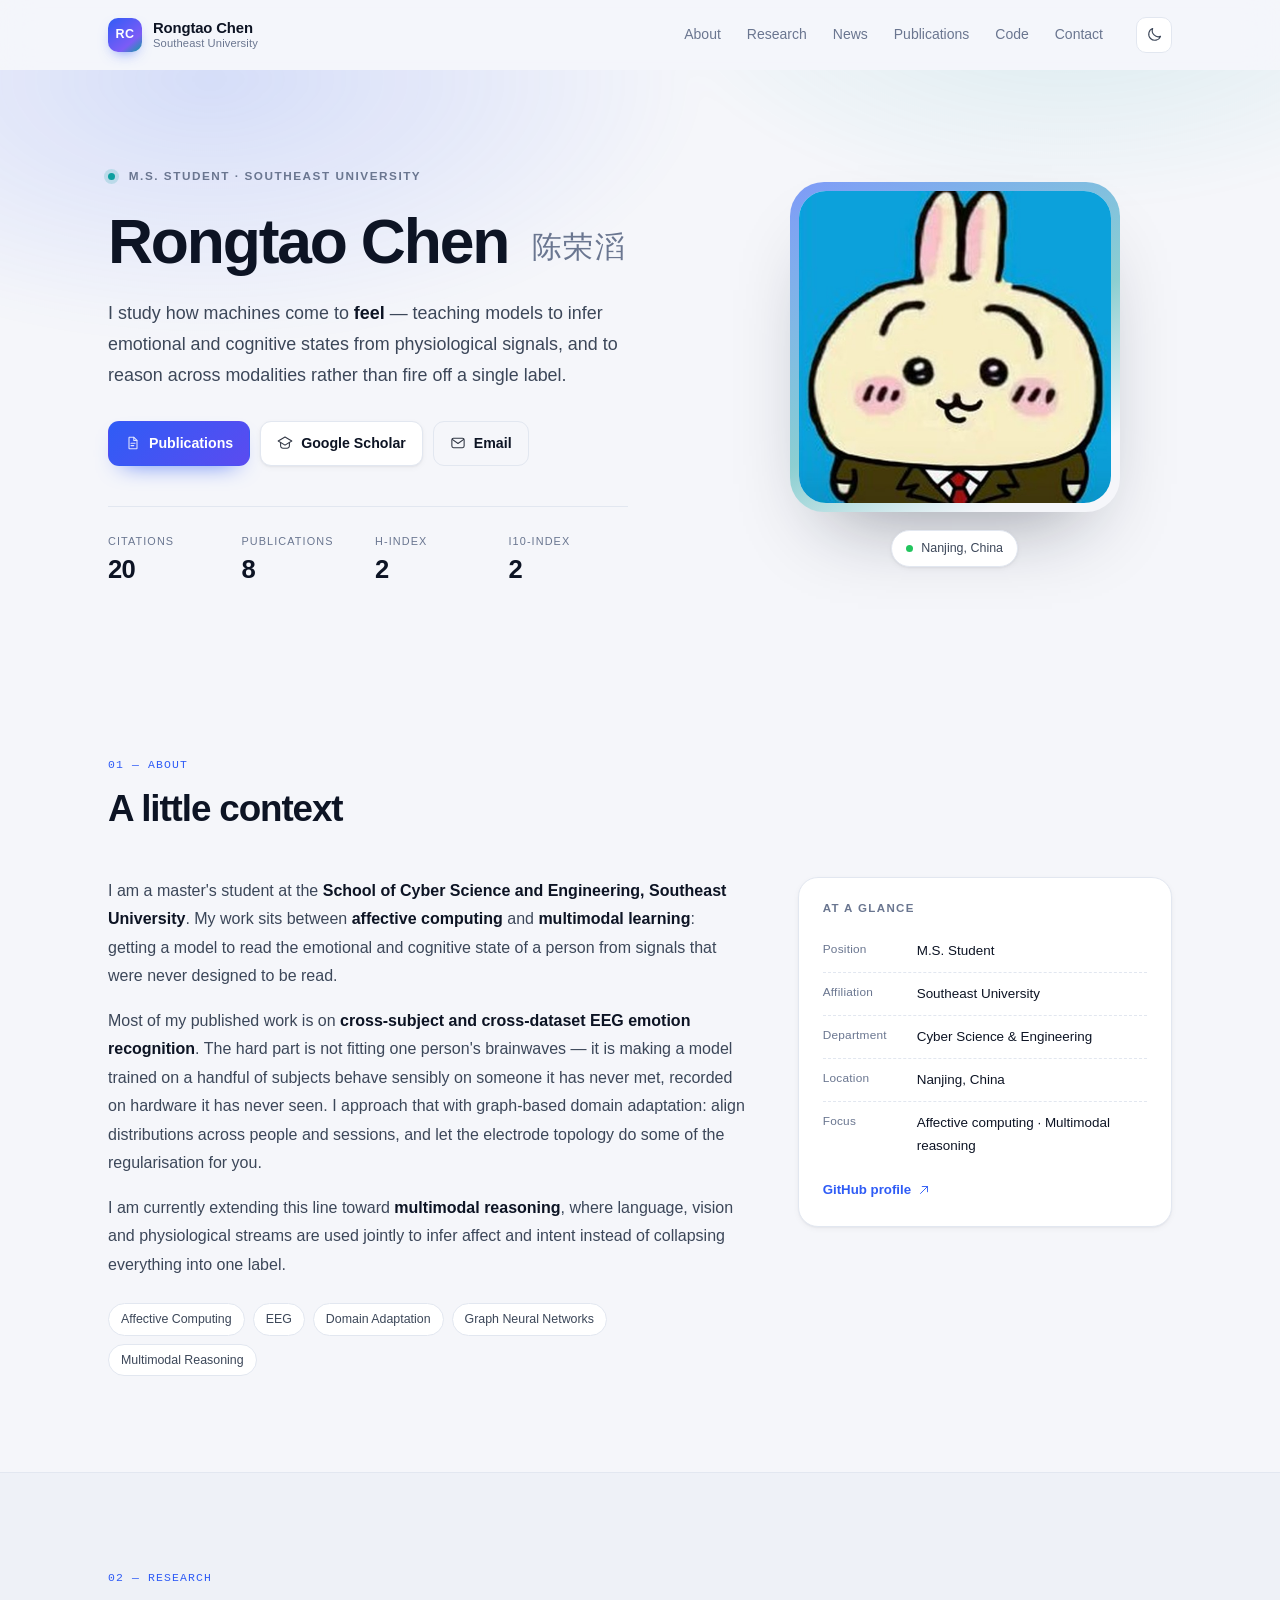
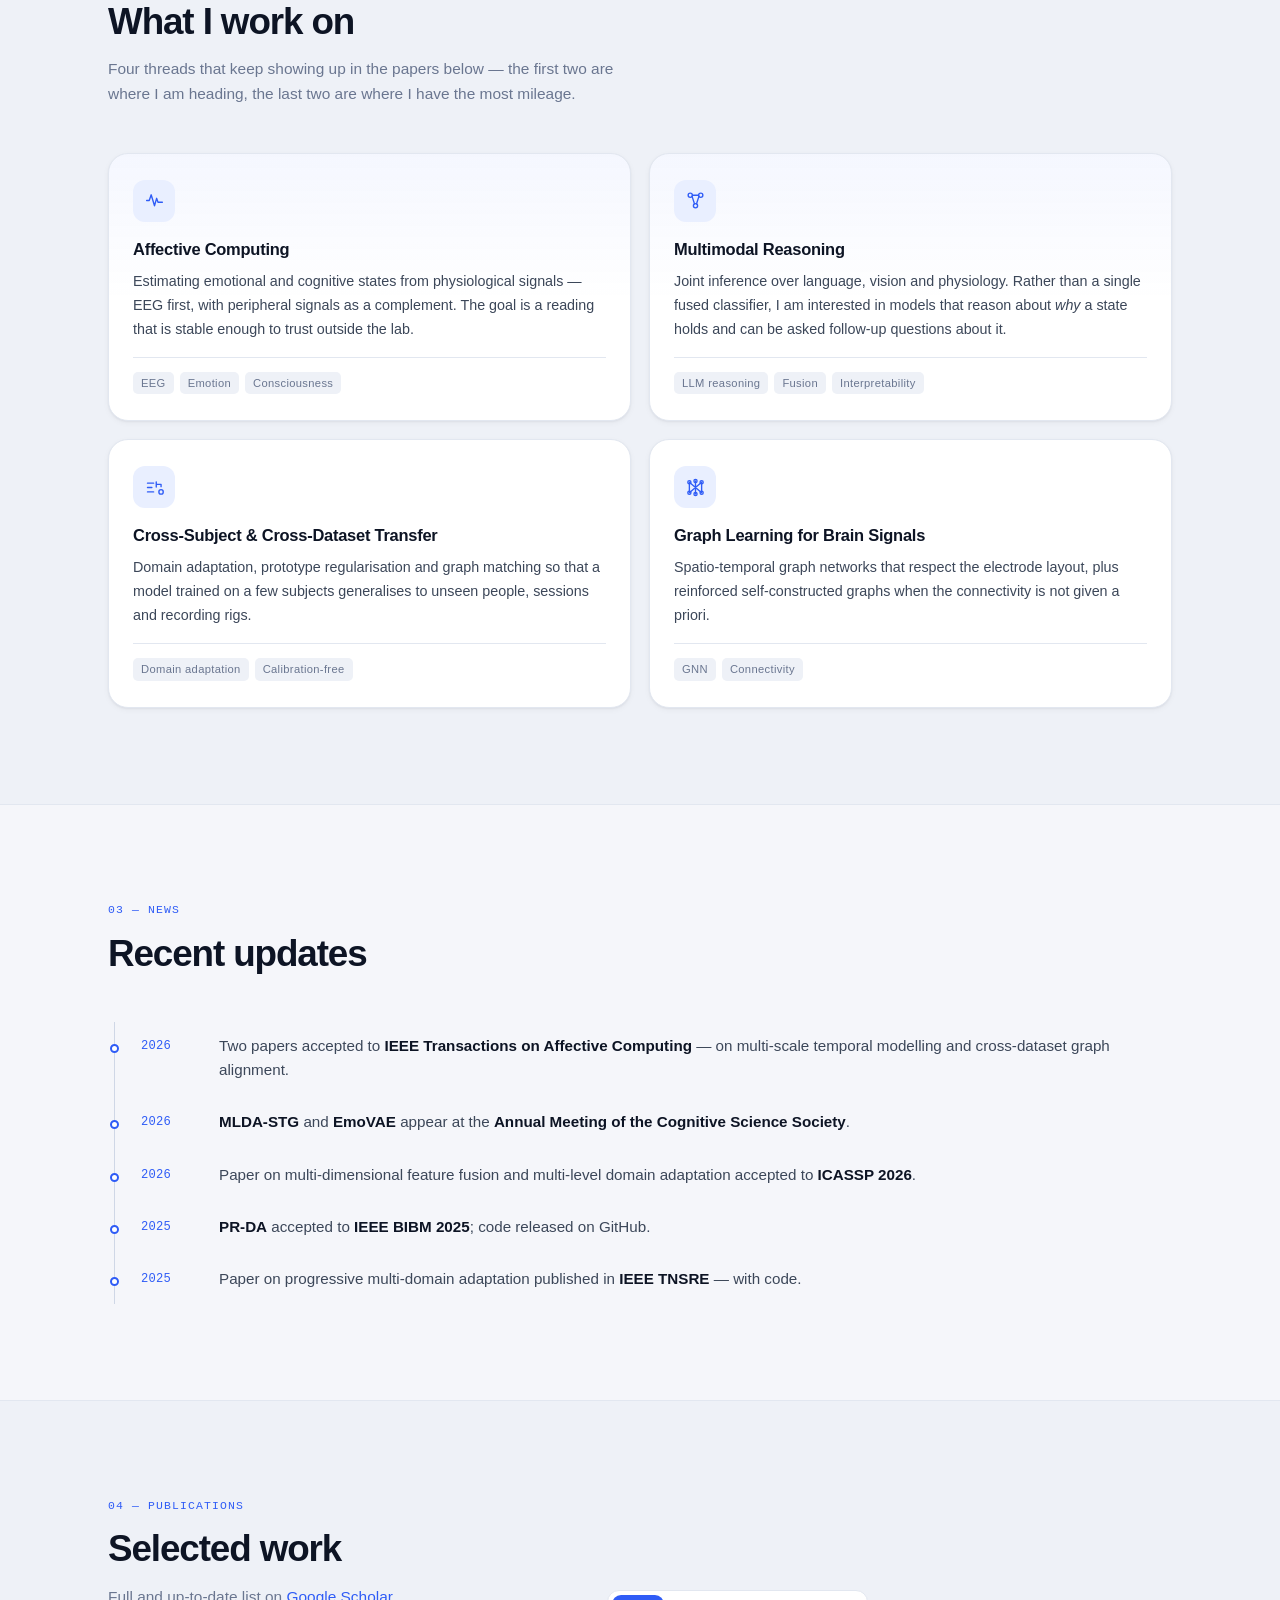
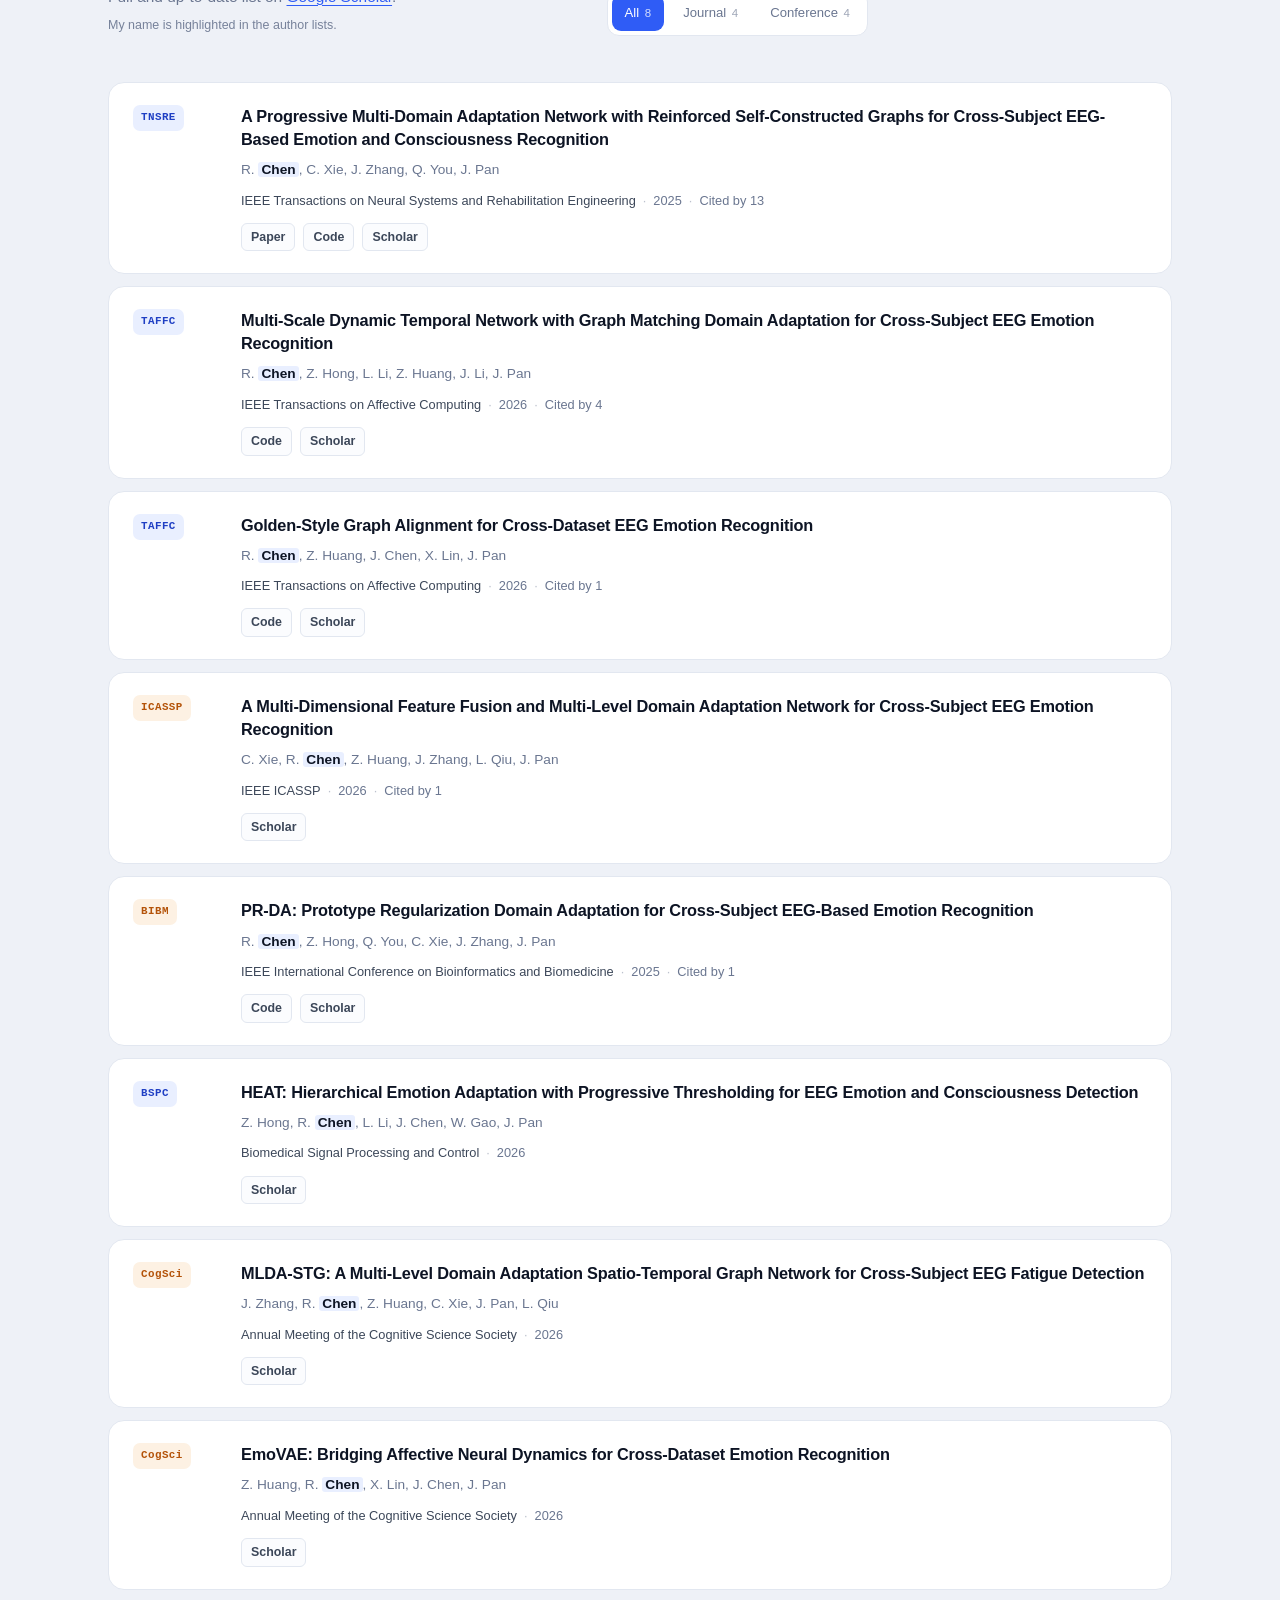
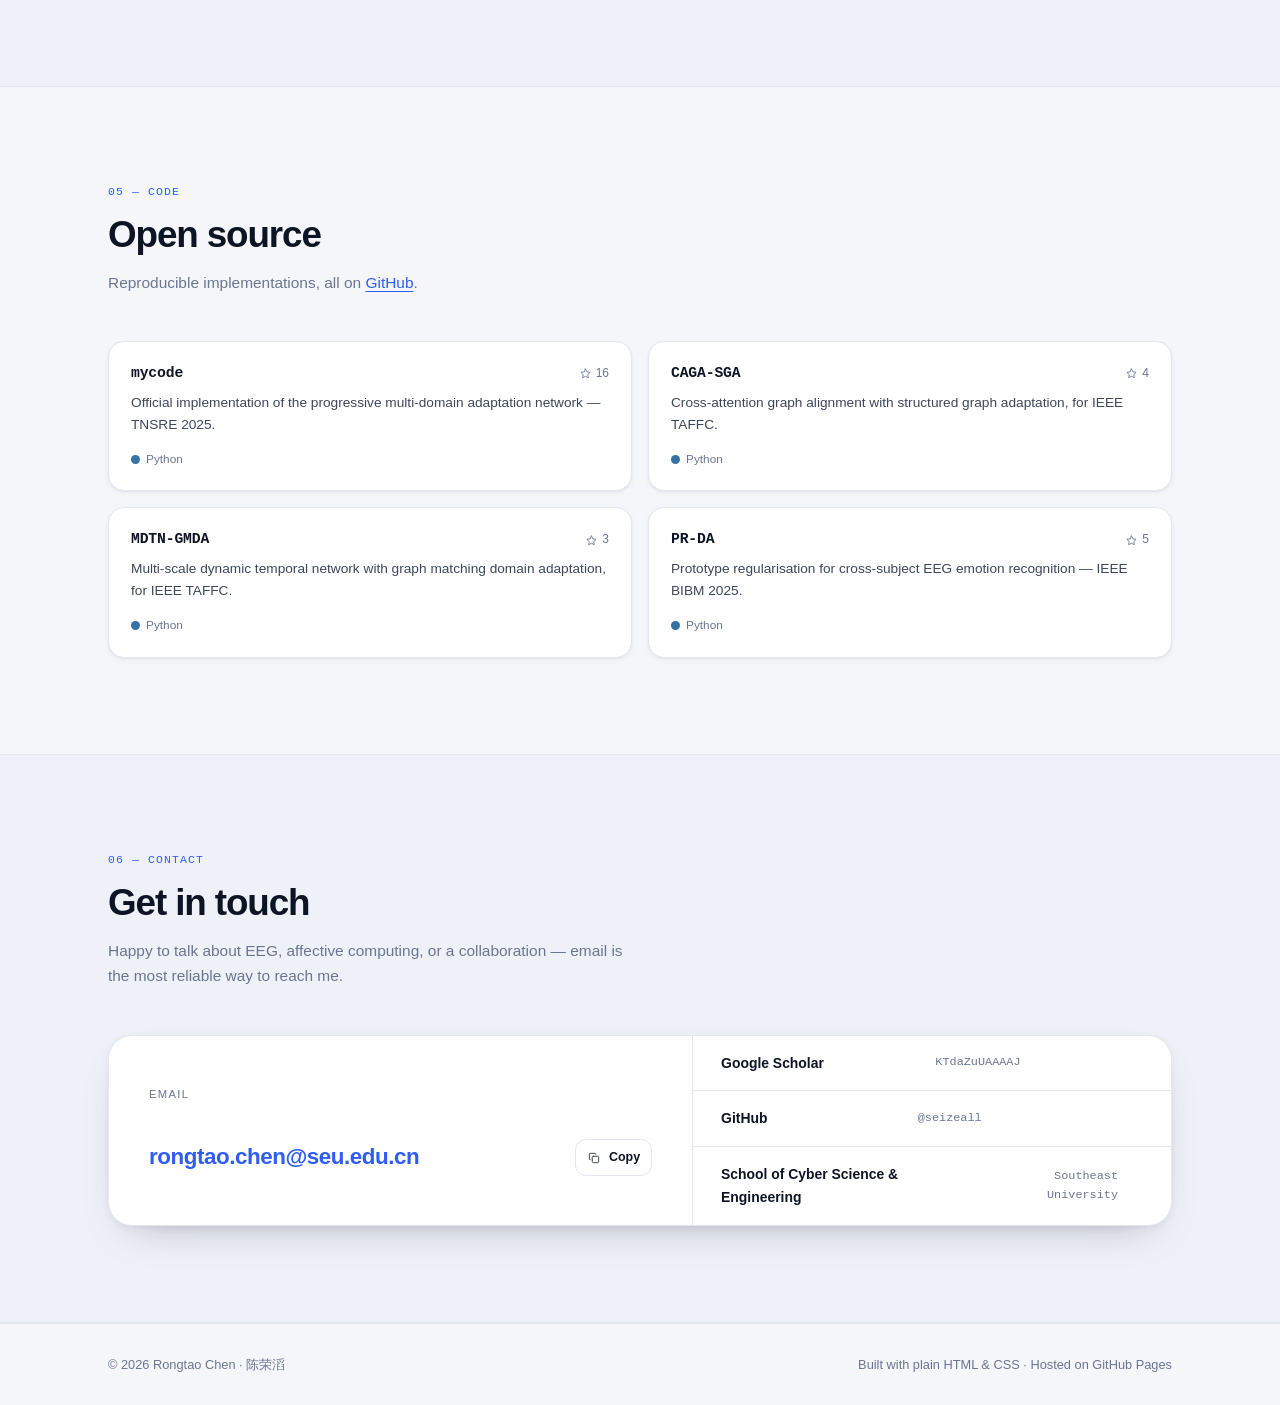
==== index.html @ 5c6254a4 "Personal academic homepage: Rongtao Chen Static HTML/CSS/JS site with hero, about, research areas, n" ====
<!doctype html>
<html lang="en" data-theme="light">
<head>
  <meta charset="utf-8">
  <meta name="viewport" content="width=device-width, initial-scale=1">
  <title>Rongtao Chen · Affective Computing & Multimodal Reasoning</title>

  <meta name="description" content="Rongtao Chen — M.S. student at the School of Cyber Science and Engineering, Southeast University. Research on affective computing, EEG-based emotion recognition, cross-subject transfer and multimodal reasoning.">
  <meta name="author" content="Rongtao Chen">
  <meta name="theme-color" content="#f4f6fa" media="(prefers-color-scheme: light)">
  <meta name="theme-color" content="#0a0d14" media="(prefers-color-scheme: dark)">

  <!-- Social preview. Change the domain after you deploy. -->
  <meta property="og:type" content="profile">
  <meta property="og:title" content="Rongtao Chen · Affective Computing & Multimodal Reasoning">
  <meta property="og:description" content="M.S. student at Southeast University working on affective computing, EEG-based emotion recognition and multimodal reasoning.">
  <meta property="og:url" content="https://seizeall.github.io/">
  <meta property="og:image" content="https://seizeall.github.io/assets/img/portrait.jpg">
  <meta name="twitter:card" content="summary_large_image">

  <link rel="icon" href="assets/img/favicon.svg" type="image/svg+xml">
  <link rel="apple-touch-icon" href="assets/img/portrait.jpg">
  <link rel="preload" as="image" href="assets/img/portrait.jpg">
  <link rel="stylesheet" href="assets/css/style.css">

  <!-- Set the theme before first paint to avoid a flash. -->
  <script>
    (function () {
      try {
        document.documentElement.classList.add('js');
        var saved = localStorage.getItem('theme');
        var dark = window.matchMedia('(prefers-color-scheme: dark)').matches;
        document.documentElement.dataset.theme = saved || (dark ? 'dark' : 'light');
      } catch (e) { /* private mode: keep the light default */ }
    })();
  </script>

  <script type="application/ld+json">
  {
    "@context": "https://schema.org",
    "@type": "Person",
    "name": "Rongtao Chen",
    "alternateName": "陈荣滔",
    "url": "https://seizeall.github.io/",
    "image": "https://seizeall.github.io/assets/img/portrait.jpg",
    "jobTitle": "M.S. Student",
    "affiliation": {
      "@type": "CollegeOrUniversity",
      "name": "Southeast University",
      "department": "School of Cyber Science and Engineering"
    },
    "knowsAbout": ["Affective Computing", "EEG-based Emotion Recognition", "Domain Adaptation", "Multimodal Reasoning", "Graph Neural Networks"],
    "sameAs": [
      "https://scholar.google.com/citations?user=KTdaZuUAAAAJ",
      "https://github.com/seizeall"
    ]
  }
  </script>
</head>

<body id="top">
  <a class="skip-link" href="#main">Skip to content</a>

  <header class="site-header" id="siteHeader">
    <div class="wrap header-inner">
      <a class="brand" href="#top" aria-label="Rongtao Chen, back to top">
        <span class="brand-mark" aria-hidden="true">RC</span>
        <span class="brand-text">
          <span class="brand-name">Rongtao Chen</span>
          <span class="brand-sub">Southeast University</span>
        </span>
      </a>

      <nav class="nav" id="primaryNav" aria-label="Primary">
        <a href="#about">About</a>
        <a href="#research">Research</a>
        <a href="#news">News</a>
        <a href="#publications">Publications</a>
        <a href="#code">Code</a>
        <a href="#contact">Contact</a>
      </nav>

      <div class="header-tools">
        <button class="icon-btn" id="themeToggle" type="button" aria-label="Switch to dark theme" title="Toggle theme">
          <svg class="icon icon-sun" viewBox="0 0 24 24" aria-hidden="true">
            <circle cx="12" cy="12" r="4.2"/>
            <path d="M12 2.6v2.6M12 18.8v2.6M2.6 12h2.6M18.8 12h2.6M5.3 5.3l1.9 1.9M16.8 16.8l1.9 1.9M18.7 5.3l-1.9 1.9M7.2 16.8l-1.9 1.9"/>
          </svg>
          <svg class="icon icon-moon" viewBox="0 0 24 24" aria-hidden="true">
            <path d="M20.5 14.6A8.6 8.6 0 0 1 9.4 3.5a8.6 8.6 0 1 0 11.1 11.1Z"/>
          </svg>
        </button>
        <button class="icon-btn menu-btn" id="menuBtn" type="button" aria-label="Open menu" aria-expanded="false" aria-controls="primaryNav">
          <span class="menu-bars" aria-hidden="true"><i></i><i></i><i></i></span>
        </button>
      </div>
    </div>
  </header>

  <main id="main">

    <!-- ============ HERO ============ -->
    <section class="hero" aria-labelledby="hero-title">
      <div class="wrap hero-grid">
        <div class="hero-copy">
          <p class="eyebrow">
            <span class="dot" aria-hidden="true"></span>
            <span class="eyebrow-text">M.S. Student · Southeast University</span>
          </p>

          <h1 id="hero-title">
            Rongtao Chen
            <span class="cjk">陈荣滔</span>
          </h1>

          <p class="lede">
            I study how machines come to <em>feel</em> — teaching models to infer emotional and
            cognitive states from physiological signals, and to reason across modalities rather
            than fire off a single label.
          </p>

          <div class="hero-actions">
            <a class="btn btn-primary" href="#publications">
              <svg class="icon" viewBox="0 0 24 24" aria-hidden="true"><path d="M6.5 3.5h6.8L18 8.2V20a.5.5 0 0 1-.5.5h-11A.5.5 0 0 1 6 20V4a.5.5 0 0 1 .5-.5Z"/><path d="M13.2 3.6v4.7h4.6"/><path d="M9 12.4h6M9 15.9h4.2"/></svg>
              Publications
            </a>
            <a class="btn" href="https://scholar.google.com/citations?user=KTdaZuUAAAAJ" target="_blank" rel="noopener">
              <svg class="icon" viewBox="0 0 24 24" aria-hidden="true"><path d="M12 3 1.8 9.1 12 15.2l10.2-6.1L12 3Z"/><path d="M5.4 11.5v4.9c0 2 3 3.6 6.6 3.6s6.6-1.6 6.6-3.6v-4.9"/></svg>
              Google Scholar
            </a>
            <a class="btn btn-ghost" href="mailto:rongtao.chen@seu.edu.cn">
              <svg class="icon" viewBox="0 0 24 24" aria-hidden="true"><rect x="2.8" y="5" width="18.4" height="14" rx="2.4"/><path d="m3.4 6.6 8.6 6.2 8.6-6.2"/></svg>
              Email
            </a>
          </div>

          <dl class="stats" aria-label="Research metrics, from Google Scholar">
            <div class="stat">
              <dt>Citations</dt>
              <dd><span class="count" data-count="20">20</span></dd>
            </div>
            <div class="stat">
              <dt>Publications</dt>
              <dd><span class="count" data-count="8">8</span></dd>
            </div>
            <div class="stat">
              <dt>h-index</dt>
              <dd><span class="count" data-count="2">2</span></dd>
            </div>
            <div class="stat">
              <dt>i10-index</dt>
              <dd><span class="count" data-count="2">2</span></dd>
            </div>
          </dl>
        </div>

        <div class="hero-figure">
          <div class="portrait-ring">
            <div class="portrait-card">
              <!-- Replace assets/img/portrait.jpg with a real headshot whenever you like. -->
              <img src="assets/img/portrait.jpg" alt="Portrait of Rongtao Chen" width="512" height="512" fetchpriority="high">
            </div>
          </div>
          <p class="portrait-chip">
            <span class="pulse" aria-hidden="true"></span>
            Nanjing, China
          </p>
        </div>
      </div>

      <div class="hero-glow" aria-hidden="true"></div>
    </section>

    <!-- ============ ABOUT ============ -->
    <section class="section" id="about" aria-labelledby="about-title">
      <div class="wrap">
        <header class="section-head">
          <p class="section-kicker">01 — About</p>
          <h2 id="about-title">A little context</h2>
        </header>

        <div class="about-grid">
          <div class="about-text">
            <p>
              I am a master's student at the <strong>School of Cyber Science and Engineering,
              Southeast University</strong>. My work sits between <strong>affective computing</strong>
              and <strong>multimodal learning</strong>: getting a model to read the emotional and
              cognitive state of a person from signals that were never designed to be read.
            </p>
            <p>
              Most of my published work is on <strong>cross-subject and cross-dataset EEG emotion
              recognition</strong>. The hard part is not fitting one person's brainwaves — it is
              making a model trained on a handful of subjects behave sensibly on someone it has
              never met, recorded on hardware it has never seen. I approach that with graph-based
              domain adaptation: align distributions across people and sessions, and let the
              electrode topology do some of the regularisation for you.
            </p>
            <p>
              I am currently extending this line toward <strong>multimodal reasoning</strong>, where
              language, vision and physiological streams are used jointly to infer affect and
              intent instead of collapsing everything into one label.
            </p>

            <ul class="tag-row" aria-label="Research keywords">
              <li>Affective Computing</li>
              <li>EEG</li>
              <li>Domain Adaptation</li>
              <li>Graph Neural Networks</li>
              <li>Multimodal Reasoning</li>
            </ul>
          </div>

          <aside class="glance" aria-label="At a glance">
            <h3>At a glance</h3>
            <dl>
              <div><dt>Position</dt><dd>M.S. Student</dd></div>
              <div><dt>Affiliation</dt><dd>Southeast University</dd></div>
              <div><dt>Department</dt><dd>Cyber Science &amp; Engineering</dd></div>
              <div><dt>Location</dt><dd>Nanjing, China</dd></div>
              <div><dt>Focus</dt><dd>Affective computing · Multimodal reasoning</dd></div>
            </dl>
            <a class="glance-link" href="https://github.com/seizeall" target="_blank" rel="noopener">
              GitHub profile
              <svg class="icon" viewBox="0 0 24 24" aria-hidden="true"><path d="M6 18 18 6M9 6h9v9"/></svg>
            </a>
          </aside>
        </div>
      </div>
    </section>

    <!-- ============ RESEARCH ============ -->
    <section class="section section-alt" id="research" aria-labelledby="research-title">
      <div class="wrap">
        <header class="section-head">
          <p class="section-kicker">02 — Research</p>
          <h2 id="research-title">What I work on</h2>
          <p class="section-sub">
            Four threads that keep showing up in the papers below — the first two are where I am
            heading, the last two are where I have the most mileage.
          </p>
        </header>

        <div class="card-grid">
          <article class="card feature" data-reveal>
            <span class="card-icon" aria-hidden="true">
              <svg viewBox="0 0 24 24"><path d="M3 12h3l2.2-6.5L12 18l2.4-8.5 1.6 4.5H21"/></svg>
            </span>
            <h3>Affective Computing</h3>
            <p>
              Estimating emotional and cognitive states from physiological signals — EEG first,
              with peripheral signals as a complement. The goal is a reading that is stable enough
              to trust outside the lab.
            </p>
            <ul class="card-tags"><li>EEG</li><li>Emotion</li><li>Consciousness</li></ul>
          </article>

          <article class="card feature" data-reveal>
            <span class="card-icon" aria-hidden="true">
              <svg viewBox="0 0 24 24"><circle cx="6" cy="6" r="2.4"/><circle cx="18" cy="6" r="2.4"/><circle cx="12" cy="18" r="2.4"/><path d="M8.1 7.3 10.9 16M15.9 7.3 13.1 16M8.4 6h7.2"/></svg>
            </span>
            <h3>Multimodal Reasoning</h3>
            <p>
              Joint inference over language, vision and physiology. Rather than a single fused
              classifier, I am interested in models that reason about <em>why</em> a state holds and
              can be asked follow-up questions about it.
            </p>
            <ul class="card-tags"><li>LLM reasoning</li><li>Fusion</li><li>Interpretability</li></ul>
          </article>

          <article class="card" data-reveal>
            <span class="card-icon" aria-hidden="true">
              <svg viewBox="0 0 24 24"><path d="M4 7h7M4 12h5M4 17h7"/><path d="M14 5.5v6M14 8.5h5.5V11"/><circle cx="19.5" cy="17" r="2.5"/></svg>
            </span>
            <h3>Cross-Subject &amp; Cross-Dataset Transfer</h3>
            <p>
              Domain adaptation, prototype regularisation and graph matching so that a model trained
              on a few subjects generalises to unseen people, sessions and recording rigs.
            </p>
            <ul class="card-tags"><li>Domain adaptation</li><li>Calibration-free</li></ul>
          </article>

          <article class="card" data-reveal>
            <span class="card-icon" aria-hidden="true">
              <svg viewBox="0 0 24 24"><circle cx="5" cy="6" r="1.8"/><circle cx="12" cy="4.5" r="1.8"/><circle cx="19" cy="6" r="1.8"/><circle cx="5" cy="18" r="1.8"/><circle cx="12" cy="19.5" r="1.8"/><circle cx="19" cy="18" r="1.8"/><path d="M5 6v12M12 4.5v15M19 6v12M5 6l14 12M19 6 5 18"/></svg>
            </span>
            <h3>Graph Learning for Brain Signals</h3>
            <p>
              Spatio-temporal graph networks that respect the electrode layout, plus reinforced
              self-constructed graphs when the connectivity is not given a priori.
            </p>
            <ul class="card-tags"><li>GNN</li><li>Connectivity</li></ul>
          </article>
        </div>
      </div>
    </section>

    <!-- ============ NEWS ============ -->
    <section class="section" id="news" aria-labelledby="news-title">
      <div class="wrap">
        <header class="section-head">
          <p class="section-kicker">03 — News</p>
          <h2 id="news-title">Recent updates</h2>
        </header>

        <!-- Edit freely: copy a <li> and change the year / text. -->
        <ol class="timeline">
          <li data-reveal>
            <span class="when">2026</span>
            <div class="what">
              <p>Two papers accepted to <strong>IEEE Transactions on Affective Computing</strong> — on multi-scale temporal modelling and cross-dataset graph alignment.</p>
            </div>
          </li>
          <li data-reveal>
            <span class="when">2026</span>
            <div class="what">
              <p><em>MLDA-STG</em> and <em>EmoVAE</em> appear at the <strong>Annual Meeting of the Cognitive Science Society</strong>.</p>
            </div>
          </li>
          <li data-reveal>
            <span class="when">2026</span>
            <div class="what">
              <p>Paper on multi-dimensional feature fusion and multi-level domain adaptation accepted to <strong>ICASSP 2026</strong>.</p>
            </div>
          </li>
          <li data-reveal>
            <span class="when">2025</span>
            <div class="what">
              <p><em>PR-DA</em> accepted to <strong>IEEE BIBM 2025</strong>; code released on GitHub.</p>
            </div>
          </li>
          <li data-reveal>
            <span class="when">2025</span>
            <div class="what">
              <p>Paper on progressive multi-domain adaptation published in <strong>IEEE TNSRE</strong> — with code.</p>
            </div>
          </li>
        </ol>
      </div>
    </section>

    <!-- ============ PUBLICATIONS ============ -->
    <section class="section section-alt" id="publications" aria-labelledby="pub-title">
      <div class="wrap">
        <header class="section-head">
          <div class="head-row">
            <div>
              <p class="section-kicker">04 — Publications</p>
              <h2 id="pub-title">Selected work</h2>
              <p class="section-sub">Full and up-to-date list on
                <a href="https://scholar.google.com/citations?user=KTdaZuUAAAAJ" target="_blank" rel="noopener">Google Scholar</a>.
                <span class="self-note">My name is highlighted in the author lists.</span>
              </p>
            </div>
            <div class="chips" id="pubFilter" role="group" aria-label="Filter publications by type">
              <button class="chip is-active" type="button" data-filter="all" aria-pressed="true">All <span>8</span></button>
              <button class="chip" type="button" data-filter="journal" aria-pressed="false">Journal <span>4</span></button>
              <button class="chip" type="button" data-filter="conference" aria-pressed="false">Conference <span>4</span></button>
            </div>
          </div>
        </header>

        <ol class="pub-list" id="pubList">

          <li class="pub" data-type="journal" data-reveal>
            <div class="pub-badge" data-kind="journal">TNSRE</div>
            <div class="pub-body">
              <h3 class="pub-title">
                <a href="https://ieeexplore.ieee.org/document/11142795" target="_blank" rel="noopener">
                  A Progressive Multi-Domain Adaptation Network with Reinforced Self-Constructed Graphs
                  for Cross-Subject EEG-Based Emotion and Consciousness Recognition
                </a>
              </h3>
              <p class="pub-authors">R. <strong>Chen</strong>, C. Xie, J. Zhang, Q. You, J. Pan</p>
              <p class="pub-meta">
                <span class="venue">IEEE Transactions on Neural Systems and Rehabilitation Engineering</span>
                <span class="sep">·</span><span class="year">2025</span>
                <span class="sep">·</span><span class="cited">Cited by 13</span>
              </p>
              <div class="pub-links">
                <a href="https://ieeexplore.ieee.org/document/11142795" target="_blank" rel="noopener">Paper</a>
                <a href="https://github.com/seizeall/mycode" target="_blank" rel="noopener">Code</a>
                <a href="https://scholar.google.com/citations?view_op=view_citation&amp;hl=en&amp;user=KTdaZuUAAAAJ&amp;citation_for_view=KTdaZuUAAAAJ:d1gkVwhDpl0C" target="_blank" rel="noopener">Scholar</a>
              </div>
            </div>
          </li>

          <li class="pub" data-type="journal" data-reveal>
            <div class="pub-badge" data-kind="journal">TAFFC</div>
            <div class="pub-body">
              <h3 class="pub-title">
                <a href="https://scholar.google.com/citations?view_op=view_citation&amp;hl=en&amp;user=KTdaZuUAAAAJ&amp;citation_for_view=KTdaZuUAAAAJ:u-x6o8ySG0sC" target="_blank" rel="noopener">
                  Multi-Scale Dynamic Temporal Network with Graph Matching Domain Adaptation for
                  Cross-Subject EEG Emotion Recognition
                </a>
              </h3>
              <p class="pub-authors">R. <strong>Chen</strong>, Z. Hong, L. Li, Z. Huang, J. Li, J. Pan</p>
              <p class="pub-meta">
                <span class="venue">IEEE Transactions on Affective Computing</span>
                <span class="sep">·</span><span class="year">2026</span>
                <span class="sep">·</span><span class="cited">Cited by 4</span>
              </p>
              <div class="pub-links">
                <a href="https://github.com/seizeall/MDTN-GMDA" target="_blank" rel="noopener">Code</a>
                <a href="https://scholar.google.com/citations?view_op=view_citation&amp;hl=en&amp;user=KTdaZuUAAAAJ&amp;citation_for_view=KTdaZuUAAAAJ:u-x6o8ySG0sC" target="_blank" rel="noopener">Scholar</a>
              </div>
            </div>
          </li>

          <li class="pub" data-type="journal" data-reveal>
            <div class="pub-badge" data-kind="journal">TAFFC</div>
            <div class="pub-body">
              <h3 class="pub-title">
                <a href="https://scholar.google.com/citations?view_op=view_citation&amp;hl=en&amp;user=KTdaZuUAAAAJ&amp;citation_for_view=KTdaZuUAAAAJ:qjMakFHDy7sC" target="_blank" rel="noopener">
                  Golden-Style Graph Alignment for Cross-Dataset EEG Emotion Recognition
                </a>
              </h3>
              <p class="pub-authors">R. <strong>Chen</strong>, Z. Huang, J. Chen, X. Lin, J. Pan</p>
              <p class="pub-meta">
                <span class="venue">IEEE Transactions on Affective Computing</span>
                <span class="sep">·</span><span class="year">2026</span>
                <span class="sep">·</span><span class="cited">Cited by 1</span>
              </p>
              <div class="pub-links">
                <a href="https://github.com/seizeall/CAGA-SGA" target="_blank" rel="noopener">Code</a>
                <a href="https://scholar.google.com/citations?view_op=view_citation&amp;hl=en&amp;user=KTdaZuUAAAAJ&amp;citation_for_view=KTdaZuUAAAAJ:qjMakFHDy7sC" target="_blank" rel="noopener">Scholar</a>
              </div>
            </div>
          </li>

          <li class="pub" data-type="conference" data-reveal>
            <div class="pub-badge" data-kind="conference">ICASSP</div>
            <div class="pub-body">
              <h3 class="pub-title">
                <a href="https://scholar.google.com/citations?view_op=view_citation&amp;hl=en&amp;user=KTdaZuUAAAAJ&amp;citation_for_view=KTdaZuUAAAAJ:2osOgNQ5qMEC" target="_blank" rel="noopener">
                  A Multi-Dimensional Feature Fusion and Multi-Level Domain Adaptation Network for
                  Cross-Subject EEG Emotion Recognition
                </a>
              </h3>
              <p class="pub-authors">C. Xie, R. <strong>Chen</strong>, Z. Huang, J. Zhang, L. Qiu, J. Pan</p>
              <p class="pub-meta">
                <span class="venue">IEEE ICASSP</span>
                <span class="sep">·</span><span class="year">2026</span>
                <span class="sep">·</span><span class="cited">Cited by 1</span>
              </p>
              <div class="pub-links">
                <a href="https://scholar.google.com/citations?view_op=view_citation&amp;hl=en&amp;user=KTdaZuUAAAAJ&amp;citation_for_view=KTdaZuUAAAAJ:2osOgNQ5qMEC" target="_blank" rel="noopener">Scholar</a>
              </div>
            </div>
          </li>

          <li class="pub" data-type="conference" data-reveal>
            <div class="pub-badge" data-kind="conference">BIBM</div>
            <div class="pub-body">
              <h3 class="pub-title">
                <a href="https://scholar.google.com/citations?view_op=view_citation&amp;hl=en&amp;user=KTdaZuUAAAAJ&amp;citation_for_view=KTdaZuUAAAAJ:u5HHmVD_uO8C" target="_blank" rel="noopener">
                  PR-DA: Prototype Regularization Domain Adaptation for Cross-Subject EEG-Based
                  Emotion Recognition
                </a>
              </h3>
              <p class="pub-authors">R. <strong>Chen</strong>, Z. Hong, Q. You, C. Xie, J. Zhang, J. Pan</p>
              <p class="pub-meta">
                <span class="venue">IEEE International Conference on Bioinformatics and Biomedicine</span>
                <span class="sep">·</span><span class="year">2025</span>
                <span class="sep">·</span><span class="cited">Cited by 1</span>
              </p>
              <div class="pub-links">
                <a href="https://github.com/seizeall/PR-DA" target="_blank" rel="noopener">Code</a>
                <a href="https://scholar.google.com/citations?view_op=view_citation&amp;hl=en&amp;user=KTdaZuUAAAAJ&amp;citation_for_view=KTdaZuUAAAAJ:u5HHmVD_uO8C" target="_blank" rel="noopener">Scholar</a>
              </div>
            </div>
          </li>

          <li class="pub" data-type="journal" data-reveal>
            <div class="pub-badge" data-kind="journal">BSPC</div>
            <div class="pub-body">
              <h3 class="pub-title">
                <a href="https://scholar.google.com/citations?view_op=view_citation&amp;hl=en&amp;user=KTdaZuUAAAAJ&amp;citation_for_view=KTdaZuUAAAAJ:9yKSN-GCB0IC" target="_blank" rel="noopener">
                  HEAT: Hierarchical Emotion Adaptation with Progressive Thresholding for EEG Emotion
                  and Consciousness Detection
                </a>
              </h3>
              <p class="pub-authors">Z. Hong, R. <strong>Chen</strong>, L. Li, J. Chen, W. Gao, J. Pan</p>
              <p class="pub-meta">
                <span class="venue">Biomedical Signal Processing and Control</span>
                <span class="sep">·</span><span class="year">2026</span>
              </p>
              <div class="pub-links">
                <a href="https://scholar.google.com/citations?view_op=view_citation&amp;hl=en&amp;user=KTdaZuUAAAAJ&amp;citation_for_view=KTdaZuUAAAAJ:9yKSN-GCB0IC" target="_blank" rel="noopener">Scholar</a>
              </div>
            </div>
          </li>

          <li class="pub" data-type="conference" data-reveal>
            <div class="pub-badge" data-kind="conference">CogSci</div>
            <div class="pub-body">
              <h3 class="pub-title">
                <a href="https://scholar.google.com/citations?view_op=view_citation&amp;hl=en&amp;user=KTdaZuUAAAAJ&amp;citation_for_view=KTdaZuUAAAAJ:roLk4NBRz8UC" target="_blank" rel="noopener">
                  MLDA-STG: A Multi-Level Domain Adaptation Spatio-Temporal Graph Network for
                  Cross-Subject EEG Fatigue Detection
                </a>
              </h3>
              <p class="pub-authors">J. Zhang, R. <strong>Chen</strong>, Z. Huang, C. Xie, J. Pan, L. Qiu</p>
              <p class="pub-meta">
                <span class="venue">Annual Meeting of the Cognitive Science Society</span>
                <span class="sep">·</span><span class="year">2026</span>
              </p>
              <div class="pub-links">
                <a href="https://scholar.google.com/citations?view_op=view_citation&amp;hl=en&amp;user=KTdaZuUAAAAJ&amp;citation_for_view=KTdaZuUAAAAJ:roLk4NBRz8UC" target="_blank" rel="noopener">Scholar</a>
              </div>
            </div>
          </li>

          <li class="pub" data-type="conference" data-reveal>
            <div class="pub-badge" data-kind="conference">CogSci</div>
            <div class="pub-body">
              <h3 class="pub-title">
                <a href="https://scholar.google.com/citations?view_op=view_citation&amp;hl=en&amp;user=KTdaZuUAAAAJ&amp;citation_for_view=KTdaZuUAAAAJ:UeHWp8X0CEIC" target="_blank" rel="noopener">
                  EmoVAE: Bridging Affective Neural Dynamics for Cross-Dataset Emotion Recognition
                </a>
              </h3>
              <p class="pub-authors">Z. Huang, R. <strong>Chen</strong>, X. Lin, J. Chen, J. Pan</p>
              <p class="pub-meta">
                <span class="venue">Annual Meeting of the Cognitive Science Society</span>
                <span class="sep">·</span><span class="year">2026</span>
              </p>
              <div class="pub-links">
                <a href="https://scholar.google.com/citations?view_op=view_citation&amp;hl=en&amp;user=KTdaZuUAAAAJ&amp;citation_for_view=KTdaZuUAAAAJ:UeHWp8X0CEIC" target="_blank" rel="noopener">Scholar</a>
              </div>
            </div>
          </li>

        </ol>

        <p class="empty-state" id="pubEmpty" hidden>Nothing in this category yet.</p>
      </div>
    </section>

    <!-- ============ CODE ============ -->
    <section class="section" id="code" aria-labelledby="code-title">
      <div class="wrap">
        <header class="section-head">
          <p class="section-kicker">05 — Code</p>
          <h2 id="code-title">Open source</h2>
          <p class="section-sub">
            Reproducible implementations, all on
            <a href="https://github.com/seizeall" target="_blank" rel="noopener">GitHub</a>.
          </p>
        </header>

        <div class="repo-grid">
          <a class="repo" href="https://github.com/seizeall/mycode" target="_blank" rel="noopener" data-reveal>
            <div class="repo-top">
              <h3>mycode</h3>
              <span class="stars"><svg class="icon" viewBox="0 0 24 24" aria-hidden="true"><path d="m12 3.6 2.6 5.4 5.9.8-4.3 4.2 1 5.9-5.2-2.8-5.2 2.8 1-5.9L3.5 9.8l5.9-.8Z"/></svg>16</span>
            </div>
            <p>Official implementation of the progressive multi-domain adaptation network — TNSRE 2025.</p>
            <span class="repo-lang"><i style="--c:#3572A5"></i>Python</span>
          </a>

          <a class="repo" href="https://github.com/seizeall/CAGA-SGA" target="_blank" rel="noopener" data-reveal>
            <div class="repo-top">
              <h3>CAGA-SGA</h3>
              <span class="stars"><svg class="icon" viewBox="0 0 24 24" aria-hidden="true"><path d="m12 3.6 2.6 5.4 5.9.8-4.3 4.2 1 5.9-5.2-2.8-5.2 2.8 1-5.9L3.5 9.8l5.9-.8Z"/></svg>4</span>
            </div>
            <p>Cross-attention graph alignment with structured graph adaptation, for IEEE TAFFC.</p>
            <span class="repo-lang"><i style="--c:#3572A5"></i>Python</span>
          </a>

          <a class="repo" href="https://github.com/seizeall/MDTN-GMDA" target="_blank" rel="noopener" data-reveal>
            <div class="repo-top">
              <h3>MDTN-GMDA</h3>
              <span class="stars"><svg class="icon" viewBox="0 0 24 24" aria-hidden="true"><path d="m12 3.6 2.6 5.4 5.9.8-4.3 4.2 1 5.9-5.2-2.8-5.2 2.8 1-5.9L3.5 9.8l5.9-.8Z"/></svg>3</span>
            </div>
            <p>Multi-scale dynamic temporal network with graph matching domain adaptation, for IEEE TAFFC.</p>
            <span class="repo-lang"><i style="--c:#3572A5"></i>Python</span>
          </a>

          <a class="repo" href="https://github.com/seizeall/PR-DA" target="_blank" rel="noopener" data-reveal>
            <div class="repo-top">
              <h3>PR-DA</h3>
              <span class="stars"><svg class="icon" viewBox="0 0 24 24" aria-hidden="true"><path d="m12 3.6 2.6 5.4 5.9.8-4.3 4.2 1 5.9-5.2-2.8-5.2 2.8 1-5.9L3.5 9.8l5.9-.8Z"/></svg>5</span>
            </div>
            <p>Prototype regularisation for cross-subject EEG emotion recognition — IEEE BIBM 2025.</p>
            <span class="repo-lang"><i style="--c:#3572A5"></i>Python</span>
          </a>
        </div>
      </div>
    </section>

    <!-- ============ CONTACT ============ -->
    <section class="section section-alt" id="contact" aria-labelledby="contact-title">
      <div class="wrap">
        <header class="section-head">
          <p class="section-kicker">06 — Contact</p>
          <h2 id="contact-title">Get in touch</h2>
          <p class="section-sub">
            Happy to talk about EEG, affective computing, or a collaboration — email is the most
            reliable way to reach me.
          </p>
        </header>

        <div class="contact-card" data-reveal>
          <div class="contact-main">
            <span class="contact-label">Email</span>
            <a class="contact-mail" id="mailLink" href="mailto:rongtao.chen@seu.edu.cn">rongtao.chen@seu.edu.cn</a>
            <button class="btn btn-ghost copy-btn" id="copyEmail" type="button" data-email="rongtao.chen@seu.edu.cn">
              <svg class="icon" viewBox="0 0 24 24" aria-hidden="true"><rect x="9" y="9" width="11" height="11" rx="2"/><path d="M15 5.5A1.5 1.5 0 0 0 13.5 4H5.5A1.5 1.5 0 0 0 4 5.5v8A1.5 1.5 0 0 0 5.5 15"/></svg>
              <span class="copy-label">Copy</span>
            </button>
          </div>

          <div class="contact-links">
            <a href="https://scholar.google.com/citations?user=KTdaZuUAAAAJ" target="_blank" rel="noopener">
              <span class="cl-name">Google Scholar</span>
              <span class="cl-handle">KTdaZuUAAAAJ</span>
            </a>
            <a href="https://github.com/seizeall" target="_blank" rel="noopener">
              <span class="cl-name">GitHub</span>
              <span class="cl-handle">@seizeall</span>
            </a>
            <a href="https://cyber.seu.edu.cn/" target="_blank" rel="noopener">
              <span class="cl-name">School of Cyber Science &amp; Engineering</span>
              <span class="cl-handle">Southeast University</span>
            </a>
          </div>
        </div>
      </div>
    </section>

  </main>

  <footer class="site-footer">
    <div class="wrap footer-inner">
      <p>© <span id="year">2026</span> Rongtao Chen · 陈荣滔</p>
      <p class="footer-meta">
        Built with plain HTML &amp; CSS · Hosted on GitHub Pages
      </p>
    </div>
  </footer>

  <div class="toast" id="toast" role="status" aria-live="polite"></div>

  <script src="assets/js/main.js" defer></script>
</body>
</html>
---- assets/css/style.css ----
/* ==========================================================================
   Rongtao Chen — personal academic homepage
   Plain CSS. No build step, no dependencies, no tracking.
   ========================================================================== */

/* ---------- Design tokens ---------- */
:root {
  --bg: #f5f6fa;
  --bg-soft: #eef1f7;
  --surface: #ffffff;
  --surface-2: #fbfcfe;
  --text: #0d1424;
  --text-2: #3c4759;
  --muted: #6a7690;
  --border: #e2e7f0;
  --border-strong: #cfd7e6;
  --accent: #2f5cf6;
  --accent-ink: #1f3fc4;
  --accent-solid: #2f5cf6;
  --accent-soft: #e9efff;
  --accent-2: #0e9f9f;
  --amber: #b45309;
  --amber-soft: #fdf1e3;
  --shadow-sm: 0 1px 2px rgba(13, 20, 36, .05), 0 2px 6px rgba(13, 20, 36, .04);
  --shadow-md: 0 18px 40px -24px rgba(13, 20, 36, .35), 0 2px 8px rgba(13, 20, 36, .05);
  --shadow-lg: 0 40px 80px -40px rgba(13, 20, 36, .45);
  --radius: 20px;
  --radius-sm: 12px;
  --maxw: 1120px;
  --header-h: 70px;
  --font-sans: -apple-system, BlinkMacSystemFont, "Segoe UI", "Inter", "Helvetica Neue",
    "PingFang SC", "Hiragino Sans GB", "Microsoft YaHei", Arial, sans-serif;
  --font-mono: ui-monospace, SFMono-Regular, "SF Mono", "Cascadia Mono", Consolas, monospace;
}

[data-theme="dark"] {
  --bg: #080b12;
  --bg-soft: #0d1119;
  --surface: #10151f;
  --surface-2: #141a26;
  --text: #e9edf6;
  --text-2: #b6c0d2;
  --muted: #8b95a9;
  --border: #1e2533;
  --border-strong: #2b3446;
  --accent: #7d9bff;
  --accent-ink: #a9bdff;
  --accent-solid: #3b56e8;
  --accent-soft: #16203a;
  --accent-2: #4fd1c5;
  --amber: #f0b872;
  --amber-soft: #2a2114;
  --shadow-sm: 0 1px 2px rgba(0, 0, 0, .4);
  --shadow-md: 0 20px 44px -26px rgba(0, 0, 0, .8), 0 2px 8px rgba(0, 0, 0, .3);
  --shadow-lg: 0 40px 90px -40px rgba(0, 0, 0, .9);
}

/* ---------- Reset ---------- */
*,
*::before,
*::after { box-sizing: border-box; }

html {
  -webkit-text-size-adjust: 100%;
  scroll-behavior: smooth;
  scroll-padding-top: calc(var(--header-h) + 18px);
}

body {
  margin: 0;
  background: var(--bg);
  color: var(--text);
  font-family: var(--font-sans);
  font-size: 16px;
  line-height: 1.65;
  -webkit-font-smoothing: antialiased;
  text-rendering: optimizeLegibility;
  overflow-x: hidden;
}

img { max-width: 100%; display: block; }
a { color: inherit; text-decoration: none; }
h1, h2, h3, h4 { margin: 0; line-height: 1.2; letter-spacing: -.02em; font-weight: 650; }
p { margin: 0; }
ul, ol, dl, dd { margin: 0; padding: 0; }
li { list-style: none; }
button { font: inherit; color: inherit; }

::selection { background: var(--accent); color: #fff; }

.skip-link {
  position: absolute;
  left: -9999px;
  top: 0;
  z-index: 100;
  background: var(--accent-solid);
  color: #fff;
  padding: 10px 16px;
  border-radius: 0 0 10px 0;
}
.skip-link:focus { left: 0; }

:focus-visible {
  outline: 2px solid var(--accent);
  outline-offset: 3px;
  border-radius: 6px;
}

.wrap {
  width: 100%;
  max-width: var(--maxw);
  margin-inline: auto;
  padding-inline: 28px;
}

.icon {
  width: 18px;
  height: 18px;
  fill: none;
  stroke: currentColor;
  stroke-width: 1.6;
  stroke-linecap: round;
  stroke-linejoin: round;
  flex: none;
}

/* ---------- Header ---------- */
.site-header {
  position: sticky;
  top: 0;
  z-index: 50;
  height: var(--header-h);
  display: flex;
  align-items: center;
  background: color-mix(in srgb, var(--bg) 82%, transparent);
  backdrop-filter: saturate(180%) blur(16px);
  -webkit-backdrop-filter: saturate(180%) blur(16px);
  border-bottom: 1px solid transparent;
  transition: border-color .25s ease, box-shadow .25s ease, background .25s ease;
}
.site-header.is-stuck {
  border-bottom-color: var(--border);
  box-shadow: 0 8px 24px -20px rgba(13, 20, 36, .5);
}

.header-inner {
  display: flex;
  align-items: center;
  gap: 22px;
}

.brand {
  display: flex;
  align-items: center;
  gap: 11px;
  margin-right: auto;
}
.brand-mark {
  display: grid;
  place-items: center;
  width: 34px;
  height: 34px;
  border-radius: 10px;
  background: linear-gradient(140deg, var(--accent-solid), #7c5cf6 70%, var(--accent-2));
  color: #fff;
  font-size: 12.5px;
  font-weight: 700;
  letter-spacing: .04em;
  box-shadow: 0 6px 16px -8px var(--accent);
}
.brand-text { display: flex; flex-direction: column; line-height: 1.15; }
.brand-name { font-size: .93rem; font-weight: 650; letter-spacing: -.01em; }
.brand-sub { font-size: .7rem; color: var(--muted); letter-spacing: .01em; }

.nav {
  display: flex;
  align-items: center;
  gap: 4px;
}
.nav a {
  position: relative;
  padding: 8px 11px;
  border-radius: 9px;
  font-size: .875rem;
  color: var(--muted);
  transition: color .18s ease, background .18s ease;
}
.nav a:hover { color: var(--text); background: color-mix(in srgb, var(--text) 5%, transparent); }
.nav a.is-active { color: var(--text); font-weight: 550; }
.nav a.is-active::after {
  content: "";
  position: absolute;
  left: 11px;
  right: 11px;
  bottom: 2px;
  height: 2px;
  border-radius: 2px;
  background: var(--accent);
}

.header-tools { display: flex; align-items: center; gap: 6px; }

.icon-btn {
  display: grid;
  place-items: center;
  width: 36px;
  height: 36px;
  border: 1px solid var(--border);
  border-radius: 10px;
  background: var(--surface);
  color: var(--text-2);
  cursor: pointer;
  transition: border-color .18s ease, color .18s ease, transform .18s ease, background .18s ease;
}
.icon-btn:hover { color: var(--accent); border-color: var(--border-strong); }
.icon-btn:active { transform: scale(.96); }
.icon-btn .icon { width: 17px; height: 17px; }

.icon-sun { display: none; }
[data-theme="dark"] .icon-sun { display: block; }
[data-theme="dark"] .icon-moon { display: none; }

.menu-btn { display: none; }
.menu-bars { display: grid; gap: 3.5px; }
.menu-bars i {
  display: block;
  width: 15px;
  height: 1.6px;
  border-radius: 2px;
  background: currentColor;
  transition: transform .2s ease, opacity .2s ease;
}
.nav-open .menu-bars i:nth-child(1) { transform: translateY(5.1px) rotate(45deg); }
.nav-open .menu-bars i:nth-child(2) { opacity: 0; }
.nav-open .menu-bars i:nth-child(3) { transform: translateY(-5.1px) rotate(-45deg); }

/* ---------- Hero ---------- */
.hero {
  position: relative;
  padding: clamp(48px, 8vw, 96px) 0 clamp(40px, 6vw, 84px);
  overflow: hidden;
}
.hero-glow {
  position: absolute;
  inset: -30% -10% auto -10%;
  height: 620px;
  z-index: -1;
  background:
    radial-gradient(46% 60% at 22% 30%, color-mix(in srgb, var(--accent) 16%, transparent), transparent 70%),
    radial-gradient(40% 55% at 78% 12%, color-mix(in srgb, var(--accent-2) 13%, transparent), transparent 70%);
  filter: blur(12px);
  pointer-events: none;
}

.hero-grid {
  display: grid;
  grid-template-columns: minmax(0, 1.12fr) minmax(0, .88fr);
  gap: clamp(36px, 6vw, 76px);
  align-items: center;
}

.eyebrow {
  display: block;
  font-size: .735rem;
  font-weight: 600;
  letter-spacing: .13em;
  text-transform: uppercase;
  color: var(--muted);
  margin-bottom: 20px;
}

.eyebrow .dot {
  display: inline-block;
  width: 7px;
  height: 7px;
  margin-right: 9px;
  vertical-align: middle;
  border-radius: 50%;
  background: var(--accent-2);
  box-shadow: 0 0 0 4px color-mix(in srgb, var(--accent-2) 18%, transparent);
}

.hero h1 {
  font-size: clamp(2.5rem, 5.6vw, 3.9rem);
  letter-spacing: -.035em;
  font-weight: 700;
  margin-bottom: 18px;
}
.hero h1 .cjk {
  display: inline-block;
  margin-left: .28em;
  font-size: .48em;
  font-weight: 500;
  letter-spacing: .06em;
  color: var(--muted);
  vertical-align: .22em;
}

.lede {
  font-size: clamp(1.02rem, 1.4vw, 1.15rem);
  line-height: 1.72;
  color: var(--text-2);
  max-width: 54ch;
}
.lede em { font-style: normal; color: var(--text); font-weight: 600; }

.hero-actions {
  display: flex;
  flex-wrap: wrap;
  gap: 10px;
  margin-top: 30px;
}

.btn {
  display: inline-flex;
  align-items: center;
  gap: 8px;
  padding: 10px 16px;
  border: 1px solid var(--border);
  border-radius: 11px;
  background: var(--surface);
  color: var(--text);
  font-size: .885rem;
  font-weight: 550;
  cursor: pointer;
  box-shadow: var(--shadow-sm);
  transition: transform .18s ease, box-shadow .18s ease, border-color .18s ease,
    background .18s ease, color .18s ease;
}
.btn:hover { transform: translateY(-1px); border-color: var(--border-strong); box-shadow: var(--shadow-md); }
.btn .icon { width: 16px; height: 16px; opacity: .85; }

.btn-primary {
  background: linear-gradient(135deg, var(--accent-solid), #5b4bf0);
  border-color: transparent;
  color: #fff;
  box-shadow: 0 10px 24px -14px var(--accent);
}
.btn-primary:hover { box-shadow: 0 16px 30px -14px var(--accent); }
.btn-ghost { background: transparent; box-shadow: none; }
.btn-ghost:hover { background: var(--surface); }

.stats {
  display: grid;
  grid-template-columns: repeat(4, minmax(0, 1fr));
  gap: 14px;
  margin-top: 40px;
  padding-top: 26px;
  border-top: 1px solid var(--border);
  max-width: 520px;
}
.stat dt {
  font-size: .68rem;
  letter-spacing: .1em;
  text-transform: uppercase;
  color: var(--muted);
  margin-bottom: 4px;
}
.stat dd {
  font-size: 1.6rem;
  font-weight: 680;
  letter-spacing: -.03em;
  font-variant-numeric: tabular-nums;
  line-height: 1.1;
}

/* Portrait */
.hero-figure {
  display: flex;
  flex-direction: column;
  align-items: center;
  gap: 18px;
}
.portrait-ring {
  width: min(330px, 78vw);
  aspect-ratio: 1;
  padding: 9px;
  border-radius: 34px;
  background: linear-gradient(150deg,
    color-mix(in srgb, var(--accent) 60%, transparent),
    color-mix(in srgb, var(--accent-2) 45%, transparent) 55%,
    transparent 85%);
  box-shadow: var(--shadow-lg);
}
.portrait-card {
  width: 100%;
  height: 100%;
  border-radius: 27px;
  overflow: hidden;
  background: var(--surface);
}
.portrait-card img {
  width: 100%;
  height: 100%;
  object-fit: cover;
  transform: scale(1.01);
  transition: transform .6s cubic-bezier(.2, .8, .2, 1);
}
.portrait-ring:hover .portrait-card img { transform: scale(1.045); }

.portrait-chip {
  display: inline-flex;
  align-items: center;
  gap: 8px;
  padding: 7px 14px;
  border: 1px solid var(--border);
  border-radius: 999px;
  background: var(--surface);
  box-shadow: var(--shadow-sm);
  font-size: .78rem;
  color: var(--text-2);
}
.pulse {
  width: 7px;
  height: 7px;
  border-radius: 50%;
  background: #22c55e;
  box-shadow: 0 0 0 0 rgba(34, 197, 94, .5);
  animation: pulse 2.4s infinite;
}
@keyframes pulse {
  0% { box-shadow: 0 0 0 0 rgba(34, 197, 94, .45); }
  70% { box-shadow: 0 0 0 8px rgba(34, 197, 94, 0); }
  100% { box-shadow: 0 0 0 0 rgba(34, 197, 94, 0); }
}

/* ---------- Sections ---------- */
.section { padding: clamp(56px, 8vw, 96px) 0; }
.section-alt {
  background: var(--bg-soft);
  border-block: 1px solid var(--border);
}

.section-head { margin-bottom: clamp(30px, 4vw, 46px); max-width: 760px; }
.section-kicker {
  font-family: var(--font-mono);
  font-size: .715rem;
  letter-spacing: .1em;
  text-transform: uppercase;
  color: var(--accent);
  margin-bottom: 12px;
}
.section-head h2 {
  font-size: clamp(1.7rem, 3.4vw, 2.3rem);
  letter-spacing: -.03em;
}
.section-sub {
  margin-top: 12px;
  color: var(--muted);
  font-size: .965rem;
  max-width: 62ch;
}
.section-sub a { color: var(--accent); text-decoration: underline; text-underline-offset: 3px; text-decoration-thickness: 1px; }

/* ---------- About ---------- */
.about-grid {
  display: grid;
  grid-template-columns: minmax(0, 1.45fr) minmax(0, .85fr);
  gap: clamp(28px, 4vw, 52px);
  align-items: start;
}
.about-text p {
  color: var(--text-2);
  font-size: 1rem;
  line-height: 1.78;
  margin-bottom: 16px;
}
.about-text strong { color: var(--text); font-weight: 620; }

.tag-row {
  display: flex;
  flex-wrap: wrap;
  gap: 8px;
  margin-top: 24px;
}
.tag-row li {
  padding: 5px 12px;
  border: 1px solid var(--border);
  border-radius: 999px;
  background: var(--surface);
  font-size: .775rem;
  color: var(--text-2);
}

.glance {
  padding: 24px;
  border: 1px solid var(--border);
  border-radius: var(--radius);
  background: var(--surface);
  box-shadow: var(--shadow-sm);
  position: sticky;
  top: calc(var(--header-h) + 24px);
}
.glance h3 {
  font-size: .72rem;
  letter-spacing: .12em;
  text-transform: uppercase;
  color: var(--muted);
  margin-bottom: 14px;
  font-weight: 600;
}
.glance dl > div {
  display: grid;
  grid-template-columns: 84px 1fr;
  gap: 10px;
  padding: 10px 0;
  border-bottom: 1px dashed var(--border);
}
.glance dl > div:last-of-type { border-bottom: 0; }
.glance dt { font-size: .74rem; color: var(--muted); letter-spacing: .02em; }
.glance dd { font-size: .84rem; color: var(--text); font-weight: 500; }
.glance-link {
  display: inline-flex;
  align-items: center;
  gap: 6px;
  margin-top: 12px;
  font-size: .83rem;
  font-weight: 550;
  color: var(--accent);
}
.glance-link .icon { width: 14px; height: 14px; transition: transform .18s ease; }
.glance-link:hover .icon { transform: translate(2px, -2px); }

/* ---------- Cards / research ---------- */
.card-grid {
  display: grid;
  grid-template-columns: repeat(2, minmax(0, 1fr));
  gap: 18px;
}

.card {
  padding: 26px 24px;
  border: 1px solid var(--border);
  border-radius: var(--radius);
  background: var(--surface);
  box-shadow: var(--shadow-sm);
  transition: transform .22s ease, box-shadow .22s ease, border-color .22s ease;
}
.card:hover {
  transform: translateY(-3px);
  border-color: var(--border-strong);
  box-shadow: var(--shadow-md);
}
.card.feature {
  background:
    linear-gradient(180deg, color-mix(in srgb, var(--accent) 5%, transparent), transparent 55%),
    var(--surface);
}
.card-icon {
  display: grid;
  place-items: center;
  width: 42px;
  height: 42px;
  margin-bottom: 18px;
  border-radius: 12px;
  background: var(--accent-soft);
  color: var(--accent);
}
.card-icon svg {
  width: 21px;
  height: 21px;
  fill: none;
  stroke: currentColor;
  stroke-width: 1.55;
  stroke-linecap: round;
  stroke-linejoin: round;
}
.card h3 { font-size: 1.03rem; margin-bottom: 9px; letter-spacing: -.015em; }
.card p { font-size: .895rem; line-height: 1.68; color: var(--text-2); }
.card-tags {
  display: flex;
  flex-wrap: wrap;
  gap: 6px;
  margin-top: 16px;
  padding-top: 14px;
  border-top: 1px solid var(--border);
}
.card-tags li {
  font-size: .7rem;
  letter-spacing: .03em;
  color: var(--muted);
  background: var(--bg-soft);
  padding: 2px 8px;
  border-radius: 5px;
}

/* ---------- Timeline ---------- */
.timeline {
  display: grid;
  gap: 4px;
  border-left: 1px solid var(--border-strong);
  margin-left: 6px;
  padding-left: 26px;
}
.timeline li {
  position: relative;
  display: grid;
  grid-template-columns: 62px 1fr;
  gap: 16px;
  padding: 12px 0;
}
.timeline li::before {
  content: "";
  position: absolute;
  left: -31px;
  top: 22px;
  width: 9px;
  height: 9px;
  border-radius: 50%;
  background: var(--surface);
  border: 2px solid var(--accent);
}
.timeline .when {
  font-family: var(--font-mono);
  font-size: .76rem;
  color: var(--accent);
  padding-top: 2px;
  letter-spacing: .02em;
}
.timeline .what p { font-size: .95rem; color: var(--text-2); line-height: 1.6; }
.timeline .what strong { color: var(--text); font-weight: 600; }
.timeline .what em { font-style: normal; color: var(--text); font-weight: 550; }

/* ---------- Publications ---------- */
.head-row {
  display: flex;
  align-items: flex-end;
  justify-content: space-between;
  gap: 24px;
  flex-wrap: wrap;
}
.self-note { display: block; margin-top: 6px; font-size: .78rem; color: var(--muted); opacity: .9; }

.chips { display: flex; gap: 6px; padding: 4px; border: 1px solid var(--border); border-radius: 12px; background: var(--surface); }
.chip {
  border: 0;
  background: transparent;
  padding: 7px 13px;
  border-radius: 9px;
  font-size: .82rem;
  color: var(--muted);
  cursor: pointer;
  transition: background .18s ease, color .18s ease;
  white-space: nowrap;
}
.chip span { font-size: .72rem; opacity: .65; margin-left: 2px; }
.chip:hover { color: var(--text); }
.chip.is-active { background: var(--accent-solid); color: #fff; }
.chip.is-active span { opacity: .8; }

.pub-list { display: grid; gap: 12px; }

.pub {
  display: grid;
  grid-template-columns: 88px minmax(0, 1fr);
  gap: 20px;
  padding: 22px 24px;
  border: 1px solid var(--border);
  border-radius: 16px;
  background: var(--surface);
  transition: border-color .2s ease, box-shadow .2s ease, transform .2s ease;
}
.pub:hover { border-color: var(--border-strong); box-shadow: var(--shadow-md); transform: translateY(-1px); }
.pub.is-hidden { display: none; }

.pub-badge {
  align-self: start;
  display: grid;
  place-items: center;
  height: 26px;
  padding: 0 8px;
  border-radius: 7px;
  font-family: var(--font-mono);
  font-size: .68rem;
  font-weight: 600;
  letter-spacing: .04em;
  background: var(--accent-soft);
  color: var(--accent-ink);
  width: fit-content;
}
.pub-badge[data-kind="conference"] { background: var(--amber-soft); color: var(--amber); }

.pub-title { font-size: 1.02rem; line-height: 1.42; letter-spacing: -.012em; font-weight: 620; }
.pub-title a { transition: color .18s ease; background-image: linear-gradient(currentColor, currentColor); background-size: 0 1px; background-repeat: no-repeat; background-position: 0 100%; transition: background-size .25s ease, color .2s ease; }
.pub-title a:hover { color: var(--accent); background-size: 100% 1px; }

.pub-authors { margin-top: 8px; font-size: .855rem; color: var(--muted); }
.pub-authors strong {
  color: var(--text);
  font-weight: 650;
  background: var(--accent-soft);
  padding: 0 3px;
  border-radius: 3px;
}

.pub-meta {
  display: flex;
  align-items: center;
  flex-wrap: wrap;
  gap: 7px;
  margin-top: 8px;
  font-size: .8rem;
  color: var(--muted);
}
.pub-meta .venue { color: var(--text-2); font-weight: 500; }
.pub-meta .sep { opacity: .45; }
.pub-meta .cited { display: inline-flex; align-items: center; gap: 4px; }

.pub-links { display: flex; gap: 8px; margin-top: 12px; }
.pub-links a {
  font-size: .775rem;
  font-weight: 550;
  padding: 3px 9px;
  border-radius: 6px;
  border: 1px solid var(--border);
  color: var(--text-2);
  background: var(--surface-2);
  transition: color .18s ease, border-color .18s ease, background .18s ease;
}
.pub-links a:hover { color: var(--accent); border-color: color-mix(in srgb, var(--accent) 40%, var(--border)); }

.empty-state {
  padding: 32px;
  text-align: center;
  color: var(--muted);
  border: 1px dashed var(--border-strong);
  border-radius: 14px;
  font-size: .9rem;
}

/* ---------- Repos ---------- */
.repo-grid {
  display: grid;
  grid-template-columns: repeat(2, minmax(0, 1fr));
  gap: 16px;
}
.repo {
  display: block;
  padding: 22px 22px 18px;
  border: 1px solid var(--border);
  border-radius: 16px;
  background: var(--surface);
  box-shadow: var(--shadow-sm);
  transition: transform .2s ease, border-color .2s ease, box-shadow .2s ease;
}
.repo:hover { transform: translateY(-3px); border-color: color-mix(in srgb, var(--accent) 35%, var(--border)); box-shadow: var(--shadow-md); }
.repo-top { display: flex; align-items: center; justify-content: space-between; gap: 12px; margin-bottom: 8px; }
.repo h3 { font-family: var(--font-mono); font-size: .92rem; font-weight: 600; letter-spacing: -.01em; }
.stars { display: inline-flex; align-items: center; gap: 4px; font-size: .75rem; color: var(--muted); font-variant-numeric: tabular-nums; }
.stars .icon { width: 13px; height: 13px; }
.repo p { font-size: .855rem; line-height: 1.6; color: var(--text-2); min-height: 2.7em; }
.repo-lang {
  display: inline-flex;
  align-items: center;
  gap: 6px;
  margin-top: 14px;
  font-size: .74rem;
  color: var(--muted);
}
.repo-lang i { width: 9px; height: 9px; border-radius: 50%; background: var(--c, var(--muted)); }

/* ---------- Contact ---------- */
.contact-card {
  display: grid;
  grid-template-columns: minmax(0, 1.1fr) minmax(0, .9fr);
  gap: 0;
  border: 1px solid var(--border);
  border-radius: 24px;
  background: var(--surface);
  box-shadow: var(--shadow-md);
  overflow: hidden;
}
.contact-main {
  padding: clamp(26px, 4vw, 40px);
  display: flex;
  flex-wrap: wrap;
  align-items: center;
  gap: 14px;
  border-right: 1px solid var(--border);
}
.contact-label {
  width: 100%;
  font-size: .7rem;
  letter-spacing: .12em;
  text-transform: uppercase;
  color: var(--muted);
  margin-bottom: 4px;
}
.contact-mail {
  font-size: clamp(1.05rem, 2.4vw, 1.4rem);
  font-weight: 620;
  letter-spacing: -.02em;
  color: var(--accent);
  margin-right: auto;
  word-break: break-all;
}
.copy-btn { padding: 7px 11px; font-size: .78rem; }
.copy-btn .icon { width: 14px; height: 14px; }

.contact-links { display: grid; }
.contact-links a {
  display: flex;
  align-items: center;
  justify-content: space-between;
  gap: 14px;
  padding: 16px clamp(20px, 3vw, 28px);
  border-bottom: 1px solid var(--border);
  transition: background .18s ease, padding-left .18s ease;
}
.contact-links a:last-child { border-bottom: 0; }
.contact-links a:hover { background: var(--bg-soft); padding-left: calc(clamp(20px, 3vw, 28px) + 4px); }
.cl-name { font-size: .87rem; font-weight: 550; }
.cl-handle {
  font-family: var(--font-mono);
  font-size: .74rem;
  color: var(--muted);
  text-align: right;
}
.contact-links a::after {
  content: "↗";
  font-size: .8rem;
  color: var(--muted);
  opacity: 0;
  transition: opacity .18s ease, transform .18s ease;
  transform: translateX(-4px);
}
.contact-links a:hover::after { opacity: 1; transform: none; }

/* ---------- Footer ---------- */
.site-footer {
  border-top: 1px solid var(--border);
  padding: 30px 0;
  background: var(--bg);
}
.footer-inner {
  display: flex;
  align-items: center;
  justify-content: space-between;
  gap: 12px;
  flex-wrap: wrap;
  font-size: .8rem;
  color: var(--muted);
}

/* ---------- Toast ---------- */
.toast {
  position: fixed;
  left: 50%;
  bottom: 28px;
  transform: translate(-50%, 20px);
  padding: 10px 18px;
  border-radius: 999px;
  background: #0d1424;
  color: #fff;
  font-size: .82rem;
  box-shadow: 0 18px 40px -18px rgba(0, 0, 0, .6);
  opacity: 0;
  pointer-events: none;
  transition: opacity .22s ease, transform .22s ease;
  z-index: 90;
}
.toast.is-visible { opacity: 1; transform: translate(-50%, 0); }

/* ---------- Reveal ---------- */
.js [data-reveal] {
  opacity: 0;
  transform: translateY(16px);
  transition: opacity .6s cubic-bezier(.2, .7, .3, 1), transform .6s cubic-bezier(.2, .7, .3, 1);
  transition-delay: var(--d, 0ms);
}
.js [data-reveal].is-visible { opacity: 1; transform: none; }

/* ---------- Responsive ---------- */
@media (max-width: 980px) {
  .hero-grid { grid-template-columns: 1fr; gap: 40px; }
  .hero-figure { order: -1; align-items: flex-start; flex-direction: column; gap: 14px; }
  .portrait-ring { width: 180px; border-radius: 26px; padding: 7px; }
  .portrait-card { border-radius: 21px; }
  .portrait-chip { align-self: flex-start; }
  .about-grid { grid-template-columns: 1fr; }
  .glance { position: static; }
  .contact-card { grid-template-columns: 1fr; }
  .contact-main { border-right: 0; border-bottom: 1px solid var(--border); }
}

@media (max-width: 760px) {
  .wrap { padding-inline: 20px; }
  .menu-btn { display: grid; }
  .nav {
    position: fixed;
    top: var(--header-h);
    left: 0;
    right: 0;
    display: grid;
    gap: 2px;
    padding: 12px 20px 18px;
    background: var(--surface);
    border-bottom: 1px solid var(--border);
    box-shadow: var(--shadow-md);
    transform: translateY(-8px);
    opacity: 0;
    visibility: hidden;
    transition: opacity .2s ease, transform .2s ease, visibility .2s;
  }
  .nav a { padding: 12px 10px; font-size: .95rem; border-radius: 10px; }
  .nav a.is-active::after { display: none; }
  .nav a.is-active { background: var(--accent-soft); color: var(--accent); }
  .nav-open .nav { opacity: 1; visibility: visible; transform: none; }

  .brand-sub { display: none; }
  .card-grid, .repo-grid { grid-template-columns: 1fr; }
  .pub-meta .venue { flex: 1 0 100%; }
  .pub-meta .sep { display: none; }
  .pub-meta .year::after { content: "·"; margin: 0 7px; opacity: .45; }
  .pub { grid-template-columns: 1fr; gap: 12px; padding: 20px; }
  .pub-badge { height: 22px; }
  .timeline li { grid-template-columns: 1fr; gap: 6px; }
  .timeline .when { padding-top: 0; }
  .footer-inner { justify-content: flex-start; }
  .stats { grid-template-columns: repeat(2, 1fr); gap: 18px 14px; }
}

@media (max-width: 460px) {
  .hero-actions .btn { flex: 0 1 auto; }
  .contact-main { gap: 10px; }
  .cl-handle { display: none; }
  .contact-mail { width: 100%; }
  .head-row { align-items: flex-start; }
}

/* ---------- Motion / print ---------- */
@media (prefers-reduced-motion: reduce) {
  html { scroll-behavior: auto; }
  *, *::before, *::after { animation-duration: .001ms !important; transition-duration: .001ms !important; }
  .js [data-reveal] { opacity: 1; transform: none; }
}

@media print {
  .site-header, .hero-glow, .hero-actions, .chips, .toast, .site-footer, .copy-btn, .pub-links { display: none !important; }
  .js [data-reveal] { opacity: 1 !important; transform: none !important; }
  body { background: #fff; color: #000; }
  .section, .hero { padding: 12px 0; break-inside: avoid; }
  .card, .pub, .contact-card, .glance { box-shadow: none; border-color: #ddd; }
  a[href^="http"]::after { content: " (" attr(href) ")"; font-size: .7em; color: #555; }
}
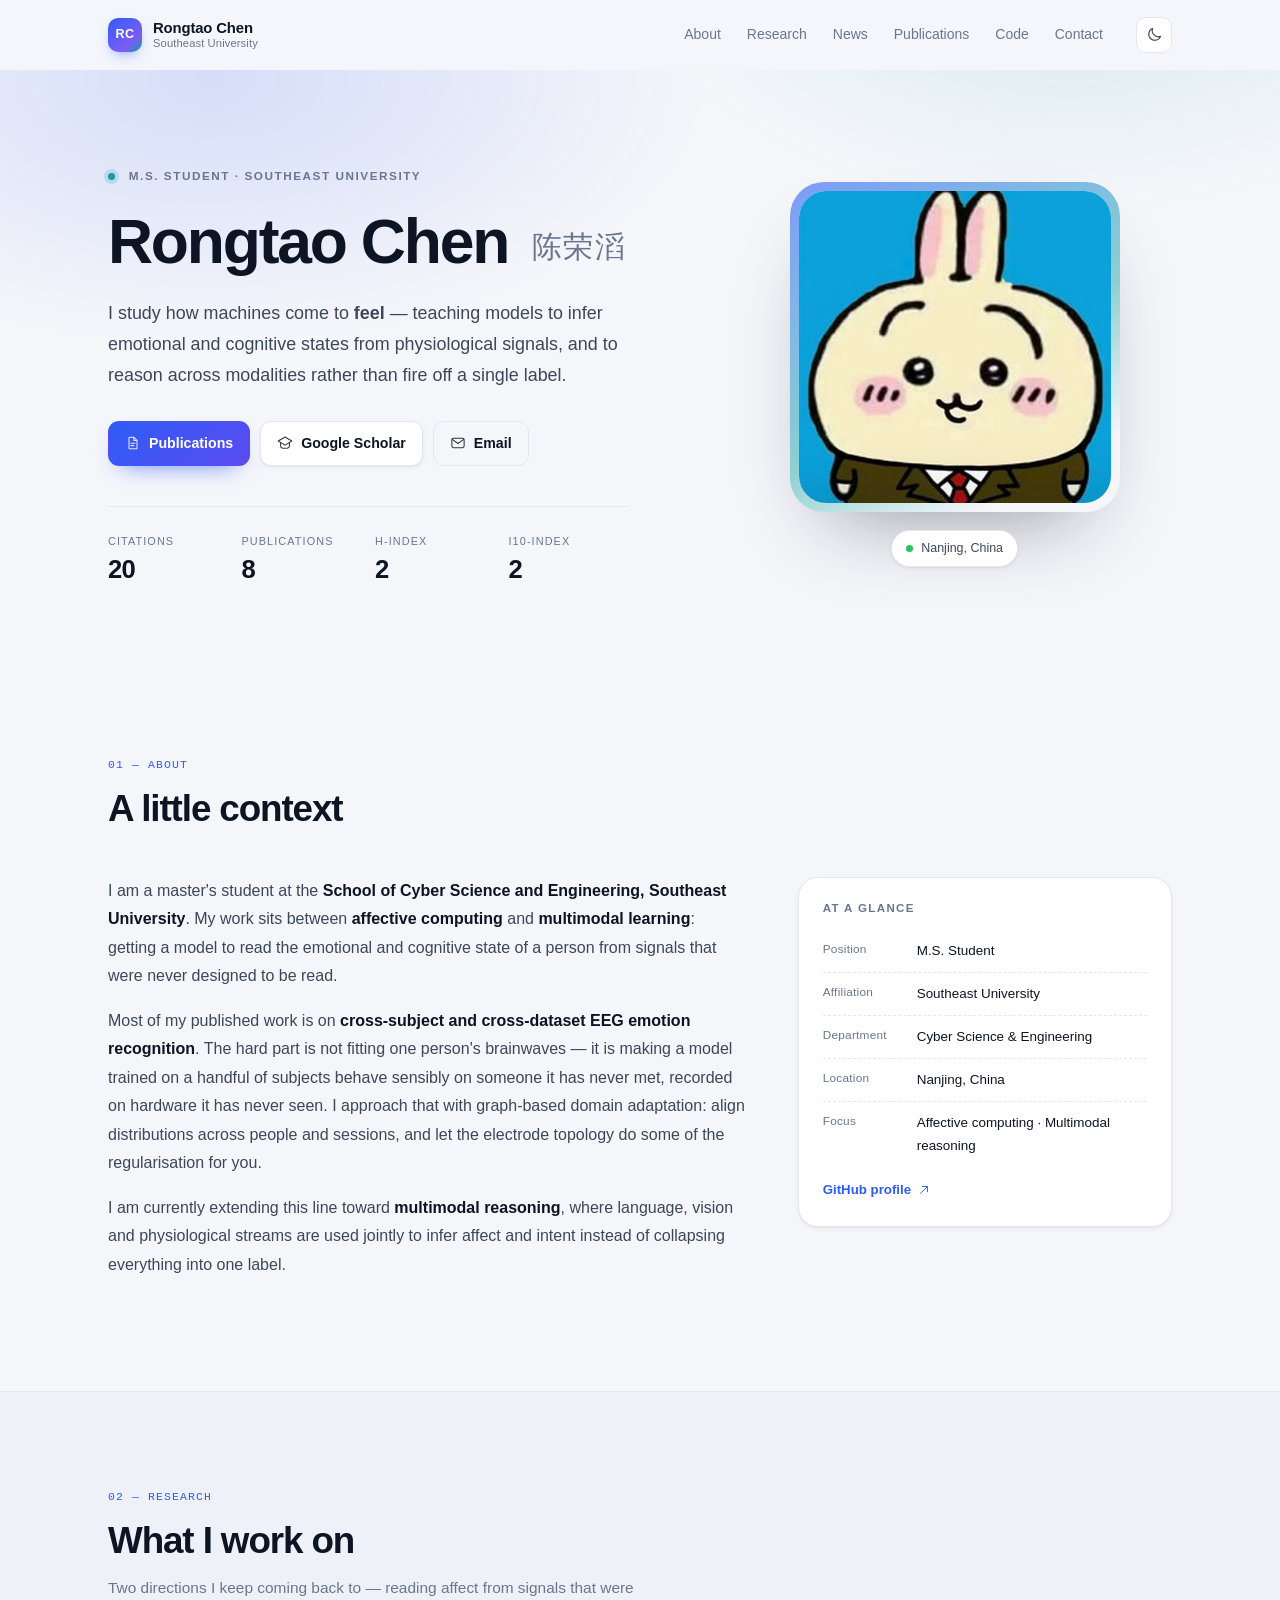
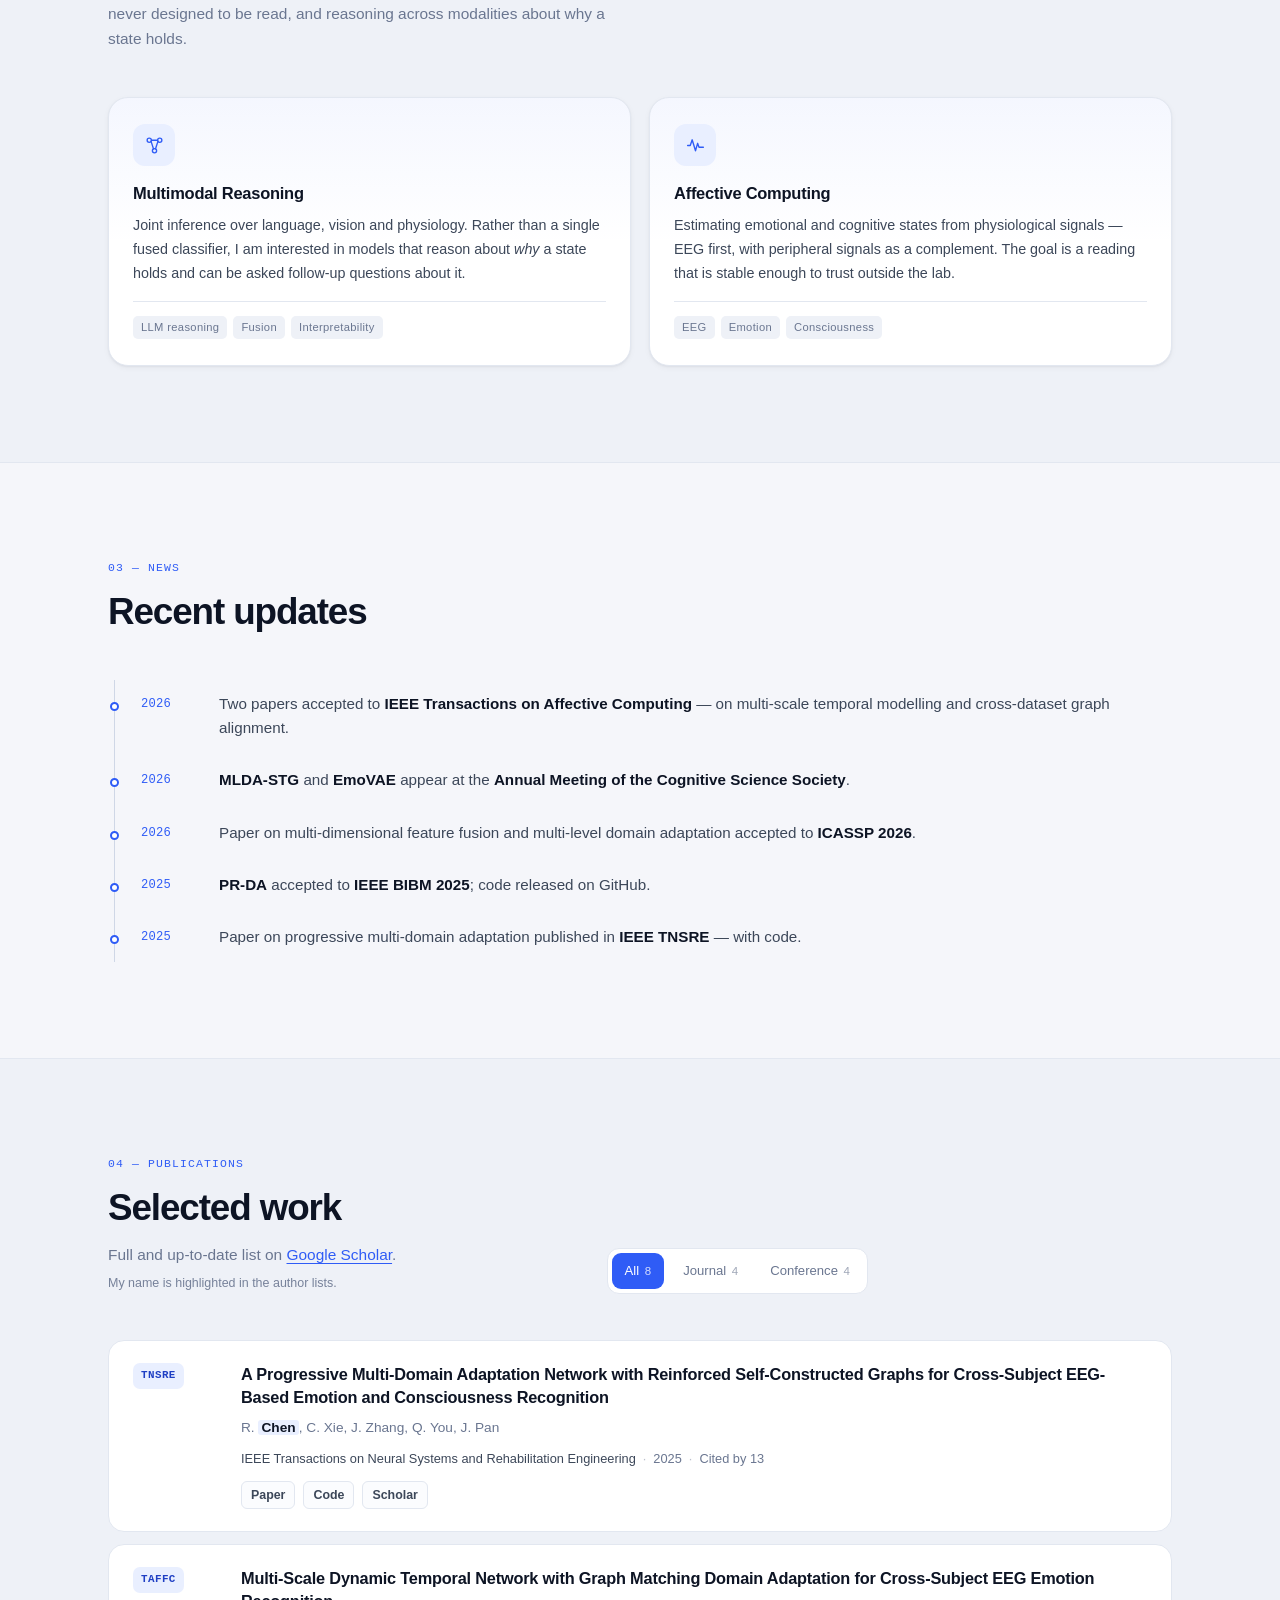
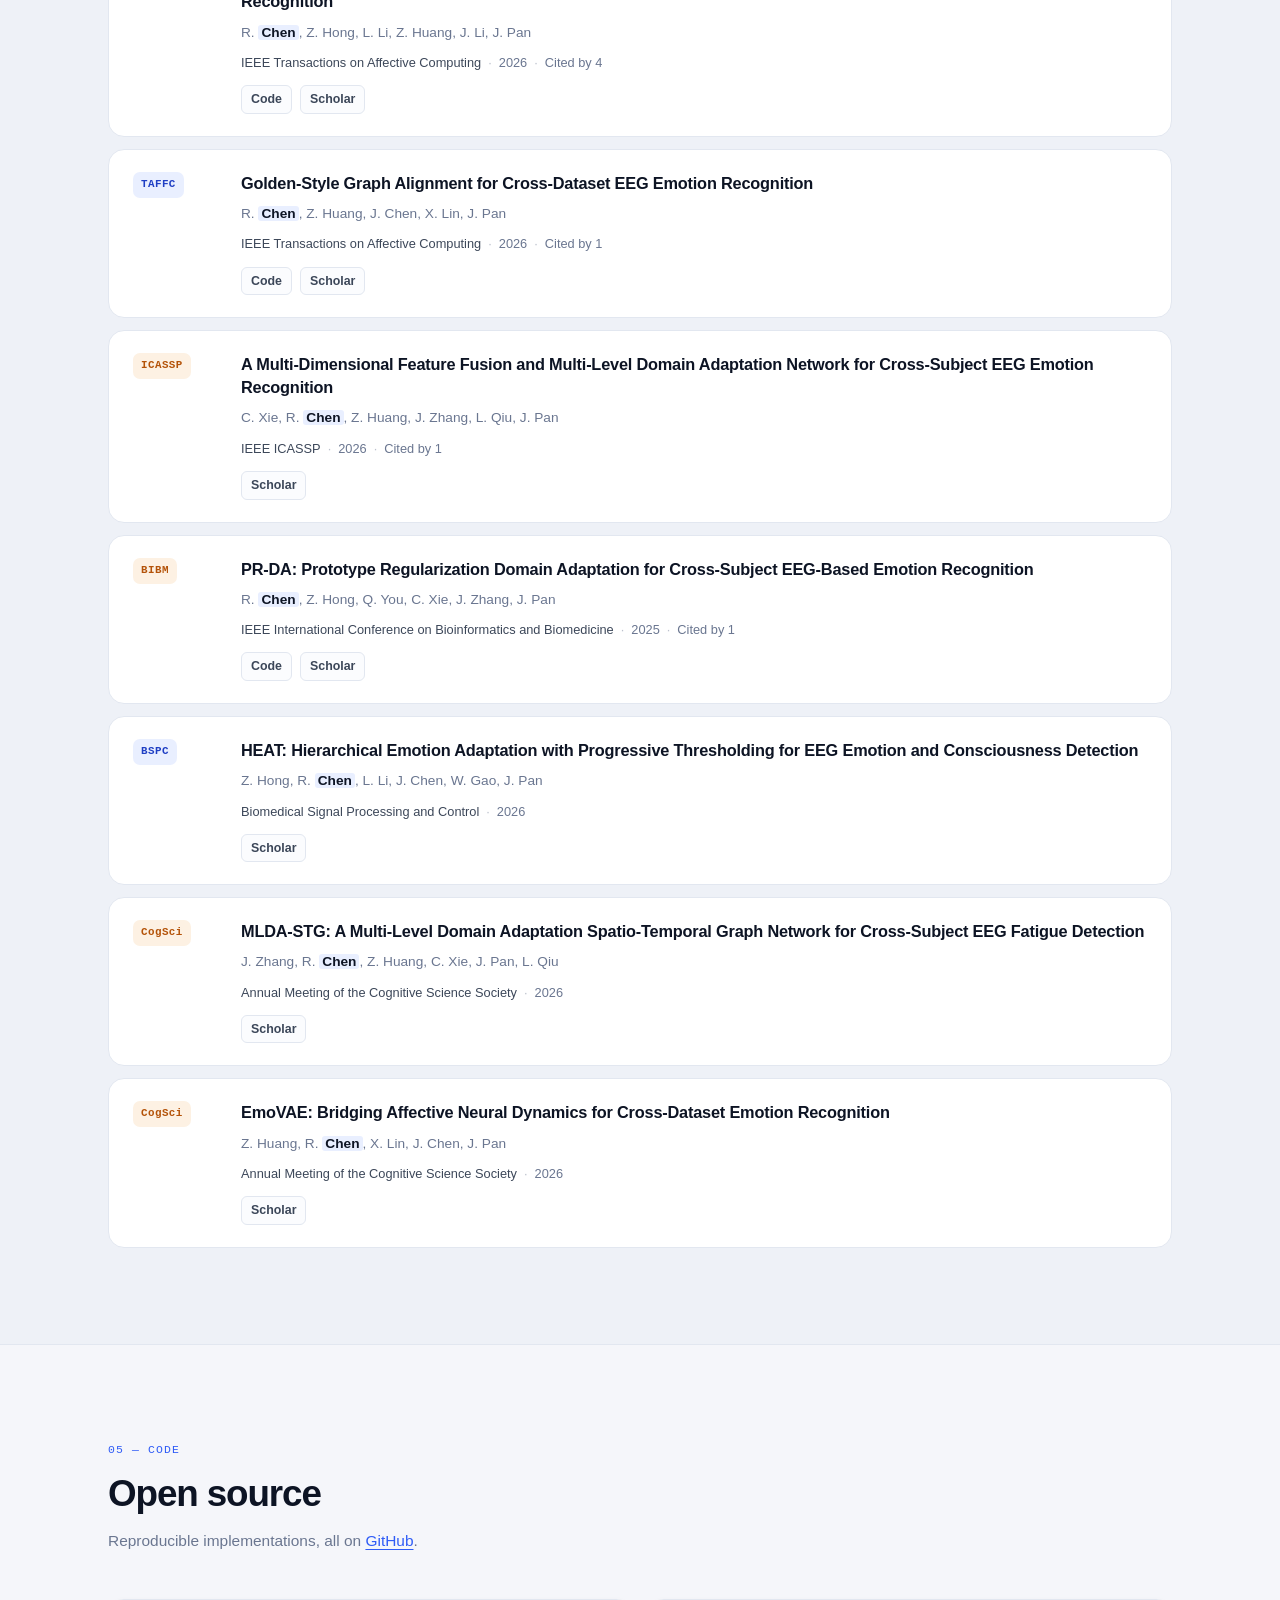
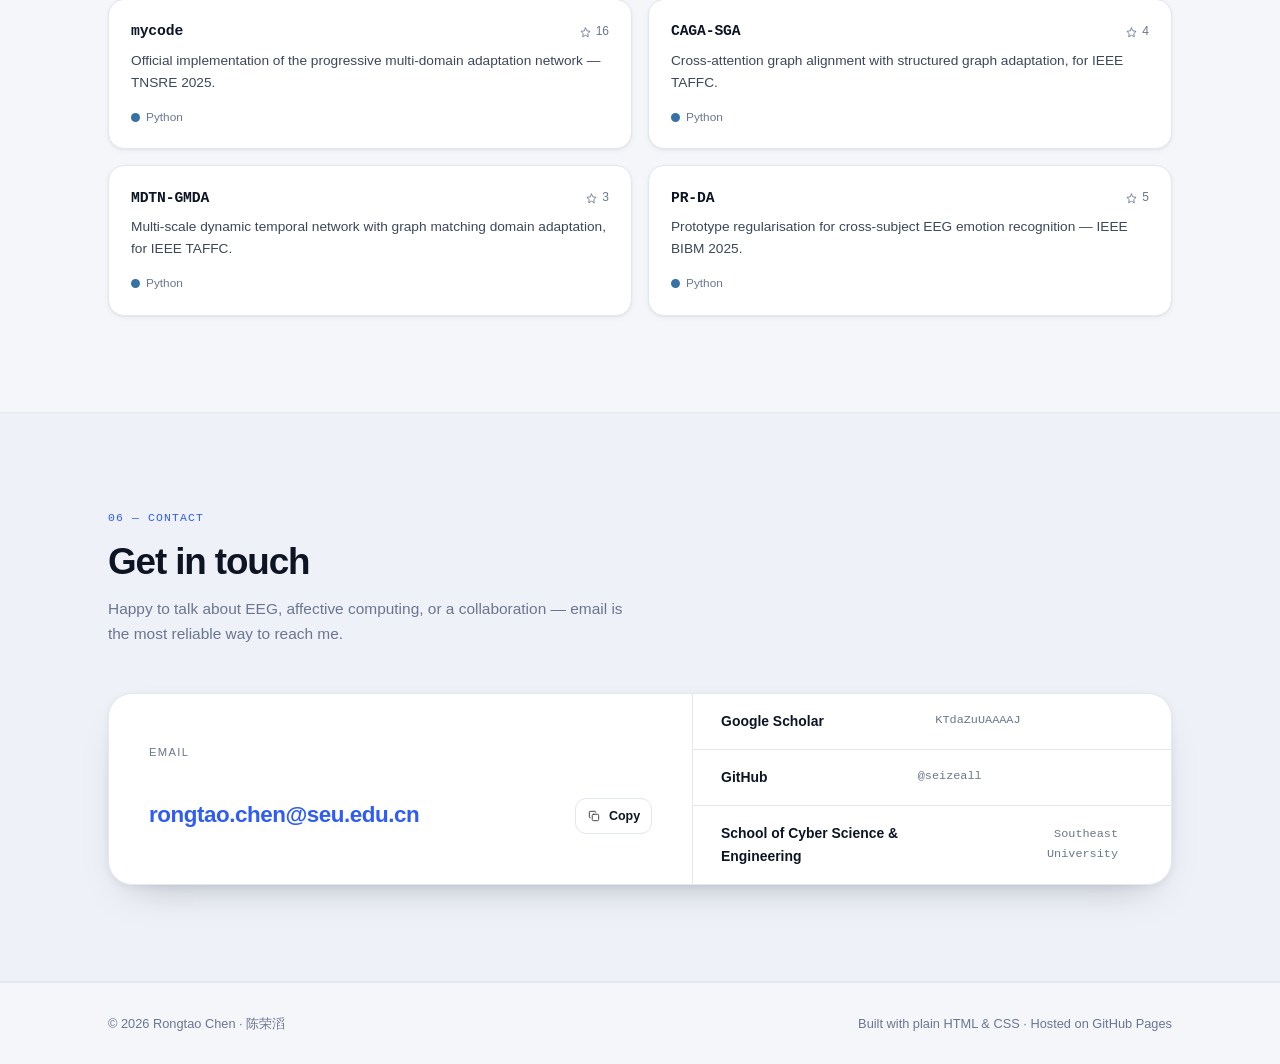
==== commit 8583acac: "Drive the site from content.json and add a local editor - research section trimmed to Multimodal Rea" ====
--- a/index.html
+++ b/index.html
@@ -3,24 +3,24 @@
 <head>
   <meta charset="utf-8">
   <meta name="viewport" content="width=device-width, initial-scale=1">
-  <title>Rongtao Chen · Affective Computing & Multimodal Reasoning</title>
+  <title>Rongtao Chen · Affective Computing &amp; Multimodal Reasoning</title>
 
   <meta name="description" content="Rongtao Chen — M.S. student at the School of Cyber Science and Engineering, Southeast University. Research on affective computing, EEG-based emotion recognition, cross-subject transfer and multimodal reasoning.">
   <meta name="author" content="Rongtao Chen">
   <meta name="theme-color" content="#f4f6fa" media="(prefers-color-scheme: light)">
   <meta name="theme-color" content="#0a0d14" media="(prefers-color-scheme: dark)">
 
-  <!-- Social preview. Change the domain after you deploy. -->
+  <!-- Social preview. Change the domain in content.json after you deploy. -->
   <meta property="og:type" content="profile">
-  <meta property="og:title" content="Rongtao Chen · Affective Computing & Multimodal Reasoning">
-  <meta property="og:description" content="M.S. student at Southeast University working on affective computing, EEG-based emotion recognition and multimodal reasoning.">
+  <meta property="og:title" content="Rongtao Chen · Affective Computing &amp; Multimodal Reasoning">
+  <meta property="og:description" content="Rongtao Chen — M.S. student at the School of Cyber Science and Engineering, Southeast University. Research on affective computing, EEG-based emotion recognition, cross-subject transfer and multimodal reasoning.">
   <meta property="og:url" content="https://seizeall.github.io/">
   <meta property="og:image" content="https://seizeall.github.io/assets/img/portrait.jpg">
   <meta name="twitter:card" content="summary_large_image">
 
   <link rel="icon" href="assets/img/favicon.svg" type="image/svg+xml">
   <link rel="apple-touch-icon" href="assets/img/portrait.jpg">
-  <link rel="preload" as="image" href="assets/img/portrait.jpg">
+  <link rel="preload" as="image" href="assets/img/portrait.jpg?v=1793038148">
   <link rel="stylesheet" href="assets/css/style.css">
 
   <!-- Set the theme before first paint to avoid a flash. -->
@@ -36,25 +36,28 @@
   </script>
 
   <script type="application/ld+json">
-  {
-    "@context": "https://schema.org",
-    "@type": "Person",
-    "name": "Rongtao Chen",
-    "alternateName": "陈荣滔",
-    "url": "https://seizeall.github.io/",
-    "image": "https://seizeall.github.io/assets/img/portrait.jpg",
-    "jobTitle": "M.S. Student",
-    "affiliation": {
-      "@type": "CollegeOrUniversity",
-      "name": "Southeast University",
-      "department": "School of Cyber Science and Engineering"
-    },
-    "knowsAbout": ["Affective Computing", "EEG-based Emotion Recognition", "Domain Adaptation", "Multimodal Reasoning", "Graph Neural Networks"],
-    "sameAs": [
-      "https://scholar.google.com/citations?user=KTdaZuUAAAAJ",
-      "https://github.com/seizeall"
-    ]
-  }
+{
+  "@context": "https://schema.org",
+  "@type": "Person",
+  "name": "Rongtao Chen",
+  "alternateName": "陈荣滔",
+  "url": "https://seizeall.github.io/",
+  "image": "https://seizeall.github.io/assets/img/portrait.jpg",
+  "jobTitle": "M.S. Student",
+  "affiliation": {
+    "@type": "CollegeOrUniversity",
+    "name": "Southeast University",
+    "department": "School of Cyber Science and Engineering"
+  },
+  "knowsAbout": [
+    "Multimodal Reasoning",
+    "Affective Computing"
+  ],
+  "sameAs": [
+    "https://scholar.google.com/citations?user=KTdaZuUAAAAJ",
+    "https://github.com/seizeall"
+  ]
+}
   </script>
 </head>
 
@@ -114,9 +117,7 @@
           </h1>
 
           <p class="lede">
-            I study how machines come to <em>feel</em> — teaching models to infer emotional and
-            cognitive states from physiological signals, and to reason across modalities rather
-            than fire off a single label.
+            I study how machines come to <strong>feel</strong> — teaching models to infer emotional and cognitive states from physiological signals, and to reason across modalities rather than fire off a single label.
           </p>
 
           <div class="hero-actions">
@@ -157,8 +158,7 @@
         <div class="hero-figure">
           <div class="portrait-ring">
             <div class="portrait-card">
-              <!-- Replace assets/img/portrait.jpg with a real headshot whenever you like. -->
-              <img src="assets/img/portrait.jpg" alt="Portrait of Rongtao Chen" width="512" height="512" fetchpriority="high">
+              <img src="assets/img/portrait.jpg?v=1793038148" alt="Portrait of Rongtao Chen" width="512" height="512" fetchpriority="high">
             </div>
           </div>
           <p class="portrait-chip">
@@ -181,33 +181,9 @@
 
         <div class="about-grid">
           <div class="about-text">
-            <p>
-              I am a master's student at the <strong>School of Cyber Science and Engineering,
-              Southeast University</strong>. My work sits between <strong>affective computing</strong>
-              and <strong>multimodal learning</strong>: getting a model to read the emotional and
-              cognitive state of a person from signals that were never designed to be read.
-            </p>
-            <p>
-              Most of my published work is on <strong>cross-subject and cross-dataset EEG emotion
-              recognition</strong>. The hard part is not fitting one person's brainwaves — it is
-              making a model trained on a handful of subjects behave sensibly on someone it has
-              never met, recorded on hardware it has never seen. I approach that with graph-based
-              domain adaptation: align distributions across people and sessions, and let the
-              electrode topology do some of the regularisation for you.
-            </p>
-            <p>
-              I am currently extending this line toward <strong>multimodal reasoning</strong>, where
-              language, vision and physiological streams are used jointly to infer affect and
-              intent instead of collapsing everything into one label.
-            </p>
-
-            <ul class="tag-row" aria-label="Research keywords">
-              <li>Affective Computing</li>
-              <li>EEG</li>
-              <li>Domain Adaptation</li>
-              <li>Graph Neural Networks</li>
-              <li>Multimodal Reasoning</li>
-            </ul>
+            <p>I am a master&#x27;s student at the <strong>School of Cyber Science and Engineering, Southeast University</strong>. My work sits between <strong>affective computing</strong> and <strong>multimodal learning</strong>: getting a model to read the emotional and cognitive state of a person from signals that were never designed to be read.</p>
+            <p>Most of my published work is on <strong>cross-subject and cross-dataset EEG emotion recognition</strong>. The hard part is not fitting one person&#x27;s brainwaves — it is making a model trained on a handful of subjects behave sensibly on someone it has never met, recorded on hardware it has never seen. I approach that with graph-based domain adaptation: align distributions across people and sessions, and let the electrode topology do some of the regularisation for you.</p>
+            <p>I am currently extending this line toward <strong>multimodal reasoning</strong>, where language, vision and physiological streams are used jointly to infer affect and intent instead of collapsing everything into one label.</p>
           </div>
 
           <aside class="glance" aria-label="At a glance">
@@ -235,60 +211,31 @@
           <p class="section-kicker">02 — Research</p>
           <h2 id="research-title">What I work on</h2>
           <p class="section-sub">
-            Four threads that keep showing up in the papers below — the first two are where I am
-            heading, the last two are where I have the most mileage.
+            Two directions I keep coming back to — reading affect from signals that were never designed to be read, and reasoning across modalities about why a state holds.
           </p>
         </header>
 
         <div class="card-grid">
+          <article class="card feature" data-reveal>
+            <span class="card-icon" aria-hidden="true">
+              <svg viewBox="0 0 24 24"><circle cx="6" cy="6" r="2.4"/><circle cx="18" cy="6" r="2.4"/><circle cx="12" cy="18" r="2.4"/><path d="M8.1 7.3 10.9 16M15.9 7.3 13.1 16M8.4 6h7.2"/></svg>
+            </span>
+            <h3>Multimodal Reasoning</h3>
+            <p>
+              Joint inference over language, vision and physiology. Rather than a single fused classifier, I am interested in models that reason about <em>why</em> a state holds and can be asked follow-up questions about it.
+            </p>
+            <ul class="card-tags"><li>LLM reasoning</li><li>Fusion</li><li>Interpretability</li></ul>
+          </article>
+
           <article class="card feature" data-reveal>
             <span class="card-icon" aria-hidden="true">
               <svg viewBox="0 0 24 24"><path d="M3 12h3l2.2-6.5L12 18l2.4-8.5 1.6 4.5H21"/></svg>
             </span>
             <h3>Affective Computing</h3>
             <p>
-              Estimating emotional and cognitive states from physiological signals — EEG first,
-              with peripheral signals as a complement. The goal is a reading that is stable enough
-              to trust outside the lab.
+              Estimating emotional and cognitive states from physiological signals — EEG first, with peripheral signals as a complement. The goal is a reading that is stable enough to trust outside the lab.
             </p>
             <ul class="card-tags"><li>EEG</li><li>Emotion</li><li>Consciousness</li></ul>
-          </article>
-
-          <article class="card feature" data-reveal>
-            <span class="card-icon" aria-hidden="true">
-              <svg viewBox="0 0 24 24"><circle cx="6" cy="6" r="2.4"/><circle cx="18" cy="6" r="2.4"/><circle cx="12" cy="18" r="2.4"/><path d="M8.1 7.3 10.9 16M15.9 7.3 13.1 16M8.4 6h7.2"/></svg>
-            </span>
-            <h3>Multimodal Reasoning</h3>
-            <p>
-              Joint inference over language, vision and physiology. Rather than a single fused
-              classifier, I am interested in models that reason about <em>why</em> a state holds and
-              can be asked follow-up questions about it.
-            </p>
-            <ul class="card-tags"><li>LLM reasoning</li><li>Fusion</li><li>Interpretability</li></ul>
-          </article>
-
-          <article class="card" data-reveal>
-            <span class="card-icon" aria-hidden="true">
-              <svg viewBox="0 0 24 24"><path d="M4 7h7M4 12h5M4 17h7"/><path d="M14 5.5v6M14 8.5h5.5V11"/><circle cx="19.5" cy="17" r="2.5"/></svg>
-            </span>
-            <h3>Cross-Subject &amp; Cross-Dataset Transfer</h3>
-            <p>
-              Domain adaptation, prototype regularisation and graph matching so that a model trained
-              on a few subjects generalises to unseen people, sessions and recording rigs.
-            </p>
-            <ul class="card-tags"><li>Domain adaptation</li><li>Calibration-free</li></ul>
-          </article>
-
-          <article class="card" data-reveal>
-            <span class="card-icon" aria-hidden="true">
-              <svg viewBox="0 0 24 24"><circle cx="5" cy="6" r="1.8"/><circle cx="12" cy="4.5" r="1.8"/><circle cx="19" cy="6" r="1.8"/><circle cx="5" cy="18" r="1.8"/><circle cx="12" cy="19.5" r="1.8"/><circle cx="19" cy="18" r="1.8"/><path d="M5 6v12M12 4.5v15M19 6v12M5 6l14 12M19 6 5 18"/></svg>
-            </span>
-            <h3>Graph Learning for Brain Signals</h3>
-            <p>
-              Spatio-temporal graph networks that respect the electrode layout, plus reinforced
-              self-constructed graphs when the connectivity is not given a priori.
-            </p>
-            <ul class="card-tags"><li>GNN</li><li>Connectivity</li></ul>
           </article>
         </div>
       </div>
@@ -302,7 +249,6 @@
           <h2 id="news-title">Recent updates</h2>
         </header>
 
-        <!-- Edit freely: copy a <li> and change the year / text. -->
         <ol class="timeline">
           <li data-reveal>
             <span class="when">2026</span>
@@ -346,10 +292,7 @@
             <div>
               <p class="section-kicker">04 — Publications</p>
               <h2 id="pub-title">Selected work</h2>
-              <p class="section-sub">Full and up-to-date list on
-                <a href="https://scholar.google.com/citations?user=KTdaZuUAAAAJ" target="_blank" rel="noopener">Google Scholar</a>.
-                <span class="self-note">My name is highlighted in the author lists.</span>
-              </p>
+              <p class="section-sub">Full and up-to-date list on <a href="https://scholar.google.com/citations?user=KTdaZuUAAAAJ" target="_blank" rel="noopener">Google Scholar</a>.<span class="self-note">My name is highlighted in the author lists.</span></p>
             </div>
             <div class="chips" id="pubFilter" role="group" aria-label="Filter publications by type">
               <button class="chip is-active" type="button" data-filter="all" aria-pressed="true">All <span>8</span></button>
@@ -360,27 +303,17 @@
         </header>
 
         <ol class="pub-list" id="pubList">
-
           <li class="pub" data-type="journal" data-reveal>
             <div class="pub-badge" data-kind="journal">TNSRE</div>
             <div class="pub-body">
               <h3 class="pub-title">
-                <a href="https://ieeexplore.ieee.org/document/11142795" target="_blank" rel="noopener">
-                  A Progressive Multi-Domain Adaptation Network with Reinforced Self-Constructed Graphs
-                  for Cross-Subject EEG-Based Emotion and Consciousness Recognition
-                </a>
+                <a href="https://ieeexplore.ieee.org/document/11142795" target="_blank" rel="noopener">A Progressive Multi-Domain Adaptation Network with Reinforced Self-Constructed Graphs for Cross-Subject EEG-Based Emotion and Consciousness Recognition</a>
               </h3>
               <p class="pub-authors">R. <strong>Chen</strong>, C. Xie, J. Zhang, Q. You, J. Pan</p>
-              <p class="pub-meta">
-                <span class="venue">IEEE Transactions on Neural Systems and Rehabilitation Engineering</span>
+              <p class="pub-meta"><span class="venue">IEEE Transactions on Neural Systems and Rehabilitation Engineering</span>
                 <span class="sep">·</span><span class="year">2025</span>
-                <span class="sep">·</span><span class="cited">Cited by 13</span>
-              </p>
-              <div class="pub-links">
-                <a href="https://ieeexplore.ieee.org/document/11142795" target="_blank" rel="noopener">Paper</a>
-                <a href="https://github.com/seizeall/mycode" target="_blank" rel="noopener">Code</a>
-                <a href="https://scholar.google.com/citations?view_op=view_citation&amp;hl=en&amp;user=KTdaZuUAAAAJ&amp;citation_for_view=KTdaZuUAAAAJ:d1gkVwhDpl0C" target="_blank" rel="noopener">Scholar</a>
-              </div>
+                <span class="sep">·</span><span class="cited">Cited by 13</span></p>
+              <div class="pub-links"><a href="https://ieeexplore.ieee.org/document/11142795" target="_blank" rel="noopener">Paper</a><a href="https://github.com/seizeall/mycode" target="_blank" rel="noopener">Code</a><a href="https://scholar.google.com/citations?view_op=view_citation&amp;hl=en&amp;user=KTdaZuUAAAAJ&amp;citation_for_view=KTdaZuUAAAAJ:d1gkVwhDpl0C" target="_blank" rel="noopener">Scholar</a></div>
             </div>
           </li>
 
@@ -388,21 +321,13 @@
             <div class="pub-badge" data-kind="journal">TAFFC</div>
             <div class="pub-body">
               <h3 class="pub-title">
-                <a href="https://scholar.google.com/citations?view_op=view_citation&amp;hl=en&amp;user=KTdaZuUAAAAJ&amp;citation_for_view=KTdaZuUAAAAJ:u-x6o8ySG0sC" target="_blank" rel="noopener">
-                  Multi-Scale Dynamic Temporal Network with Graph Matching Domain Adaptation for
-                  Cross-Subject EEG Emotion Recognition
-                </a>
+                Multi-Scale Dynamic Temporal Network with Graph Matching Domain Adaptation for Cross-Subject EEG Emotion Recognition
               </h3>
               <p class="pub-authors">R. <strong>Chen</strong>, Z. Hong, L. Li, Z. Huang, J. Li, J. Pan</p>
-              <p class="pub-meta">
-                <span class="venue">IEEE Transactions on Affective Computing</span>
+              <p class="pub-meta"><span class="venue">IEEE Transactions on Affective Computing</span>
                 <span class="sep">·</span><span class="year">2026</span>
-                <span class="sep">·</span><span class="cited">Cited by 4</span>
-              </p>
-              <div class="pub-links">
-                <a href="https://github.com/seizeall/MDTN-GMDA" target="_blank" rel="noopener">Code</a>
-                <a href="https://scholar.google.com/citations?view_op=view_citation&amp;hl=en&amp;user=KTdaZuUAAAAJ&amp;citation_for_view=KTdaZuUAAAAJ:u-x6o8ySG0sC" target="_blank" rel="noopener">Scholar</a>
-              </div>
+                <span class="sep">·</span><span class="cited">Cited by 4</span></p>
+              <div class="pub-links"><a href="https://github.com/seizeall/MDTN-GMDA" target="_blank" rel="noopener">Code</a><a href="https://scholar.google.com/citations?view_op=view_citation&amp;hl=en&amp;user=KTdaZuUAAAAJ&amp;citation_for_view=KTdaZuUAAAAJ:u-x6o8ySG0sC" target="_blank" rel="noopener">Scholar</a></div>
             </div>
           </li>
 
@@ -410,20 +335,13 @@
             <div class="pub-badge" data-kind="journal">TAFFC</div>
             <div class="pub-body">
               <h3 class="pub-title">
-                <a href="https://scholar.google.com/citations?view_op=view_citation&amp;hl=en&amp;user=KTdaZuUAAAAJ&amp;citation_for_view=KTdaZuUAAAAJ:qjMakFHDy7sC" target="_blank" rel="noopener">
-                  Golden-Style Graph Alignment for Cross-Dataset EEG Emotion Recognition
-                </a>
+                Golden-Style Graph Alignment for Cross-Dataset EEG Emotion Recognition
               </h3>
               <p class="pub-authors">R. <strong>Chen</strong>, Z. Huang, J. Chen, X. Lin, J. Pan</p>
-              <p class="pub-meta">
-                <span class="venue">IEEE Transactions on Affective Computing</span>
+              <p class="pub-meta"><span class="venue">IEEE Transactions on Affective Computing</span>
                 <span class="sep">·</span><span class="year">2026</span>
-                <span class="sep">·</span><span class="cited">Cited by 1</span>
-              </p>
-              <div class="pub-links">
-                <a href="https://github.com/seizeall/CAGA-SGA" target="_blank" rel="noopener">Code</a>
-                <a href="https://scholar.google.com/citations?view_op=view_citation&amp;hl=en&amp;user=KTdaZuUAAAAJ&amp;citation_for_view=KTdaZuUAAAAJ:qjMakFHDy7sC" target="_blank" rel="noopener">Scholar</a>
-              </div>
+                <span class="sep">·</span><span class="cited">Cited by 1</span></p>
+              <div class="pub-links"><a href="https://github.com/seizeall/CAGA-SGA" target="_blank" rel="noopener">Code</a><a href="https://scholar.google.com/citations?view_op=view_citation&amp;hl=en&amp;user=KTdaZuUAAAAJ&amp;citation_for_view=KTdaZuUAAAAJ:qjMakFHDy7sC" target="_blank" rel="noopener">Scholar</a></div>
             </div>
           </li>
 
@@ -431,20 +349,13 @@
             <div class="pub-badge" data-kind="conference">ICASSP</div>
             <div class="pub-body">
               <h3 class="pub-title">
-                <a href="https://scholar.google.com/citations?view_op=view_citation&amp;hl=en&amp;user=KTdaZuUAAAAJ&amp;citation_for_view=KTdaZuUAAAAJ:2osOgNQ5qMEC" target="_blank" rel="noopener">
-                  A Multi-Dimensional Feature Fusion and Multi-Level Domain Adaptation Network for
-                  Cross-Subject EEG Emotion Recognition
-                </a>
+                A Multi-Dimensional Feature Fusion and Multi-Level Domain Adaptation Network for Cross-Subject EEG Emotion Recognition
               </h3>
               <p class="pub-authors">C. Xie, R. <strong>Chen</strong>, Z. Huang, J. Zhang, L. Qiu, J. Pan</p>
-              <p class="pub-meta">
-                <span class="venue">IEEE ICASSP</span>
+              <p class="pub-meta"><span class="venue">IEEE ICASSP</span>
                 <span class="sep">·</span><span class="year">2026</span>
-                <span class="sep">·</span><span class="cited">Cited by 1</span>
-              </p>
-              <div class="pub-links">
-                <a href="https://scholar.google.com/citations?view_op=view_citation&amp;hl=en&amp;user=KTdaZuUAAAAJ&amp;citation_for_view=KTdaZuUAAAAJ:2osOgNQ5qMEC" target="_blank" rel="noopener">Scholar</a>
-              </div>
+                <span class="sep">·</span><span class="cited">Cited by 1</span></p>
+              <div class="pub-links"><a href="https://scholar.google.com/citations?view_op=view_citation&amp;hl=en&amp;user=KTdaZuUAAAAJ&amp;citation_for_view=KTdaZuUAAAAJ:2osOgNQ5qMEC" target="_blank" rel="noopener">Scholar</a></div>
             </div>
           </li>
 
@@ -452,21 +363,13 @@
             <div class="pub-badge" data-kind="conference">BIBM</div>
             <div class="pub-body">
               <h3 class="pub-title">
-                <a href="https://scholar.google.com/citations?view_op=view_citation&amp;hl=en&amp;user=KTdaZuUAAAAJ&amp;citation_for_view=KTdaZuUAAAAJ:u5HHmVD_uO8C" target="_blank" rel="noopener">
-                  PR-DA: Prototype Regularization Domain Adaptation for Cross-Subject EEG-Based
-                  Emotion Recognition
-                </a>
+                PR-DA: Prototype Regularization Domain Adaptation for Cross-Subject EEG-Based Emotion Recognition
               </h3>
               <p class="pub-authors">R. <strong>Chen</strong>, Z. Hong, Q. You, C. Xie, J. Zhang, J. Pan</p>
-              <p class="pub-meta">
-                <span class="venue">IEEE International Conference on Bioinformatics and Biomedicine</span>
+              <p class="pub-meta"><span class="venue">IEEE International Conference on Bioinformatics and Biomedicine</span>
                 <span class="sep">·</span><span class="year">2025</span>
-                <span class="sep">·</span><span class="cited">Cited by 1</span>
-              </p>
-              <div class="pub-links">
-                <a href="https://github.com/seizeall/PR-DA" target="_blank" rel="noopener">Code</a>
-                <a href="https://scholar.google.com/citations?view_op=view_citation&amp;hl=en&amp;user=KTdaZuUAAAAJ&amp;citation_for_view=KTdaZuUAAAAJ:u5HHmVD_uO8C" target="_blank" rel="noopener">Scholar</a>
-              </div>
+                <span class="sep">·</span><span class="cited">Cited by 1</span></p>
+              <div class="pub-links"><a href="https://github.com/seizeall/PR-DA" target="_blank" rel="noopener">Code</a><a href="https://scholar.google.com/citations?view_op=view_citation&amp;hl=en&amp;user=KTdaZuUAAAAJ&amp;citation_for_view=KTdaZuUAAAAJ:u5HHmVD_uO8C" target="_blank" rel="noopener">Scholar</a></div>
             </div>
           </li>
 
@@ -474,19 +377,12 @@
             <div class="pub-badge" data-kind="journal">BSPC</div>
             <div class="pub-body">
               <h3 class="pub-title">
-                <a href="https://scholar.google.com/citations?view_op=view_citation&amp;hl=en&amp;user=KTdaZuUAAAAJ&amp;citation_for_view=KTdaZuUAAAAJ:9yKSN-GCB0IC" target="_blank" rel="noopener">
-                  HEAT: Hierarchical Emotion Adaptation with Progressive Thresholding for EEG Emotion
-                  and Consciousness Detection
-                </a>
+                HEAT: Hierarchical Emotion Adaptation with Progressive Thresholding for EEG Emotion and Consciousness Detection
               </h3>
               <p class="pub-authors">Z. Hong, R. <strong>Chen</strong>, L. Li, J. Chen, W. Gao, J. Pan</p>
-              <p class="pub-meta">
-                <span class="venue">Biomedical Signal Processing and Control</span>
-                <span class="sep">·</span><span class="year">2026</span>
-              </p>
-              <div class="pub-links">
-                <a href="https://scholar.google.com/citations?view_op=view_citation&amp;hl=en&amp;user=KTdaZuUAAAAJ&amp;citation_for_view=KTdaZuUAAAAJ:9yKSN-GCB0IC" target="_blank" rel="noopener">Scholar</a>
-              </div>
+              <p class="pub-meta"><span class="venue">Biomedical Signal Processing and Control</span>
+                <span class="sep">·</span><span class="year">2026</span></p>
+              <div class="pub-links"><a href="https://scholar.google.com/citations?view_op=view_citation&amp;hl=en&amp;user=KTdaZuUAAAAJ&amp;citation_for_view=KTdaZuUAAAAJ:9yKSN-GCB0IC" target="_blank" rel="noopener">Scholar</a></div>
             </div>
           </li>
 
@@ -494,19 +390,12 @@
             <div class="pub-badge" data-kind="conference">CogSci</div>
             <div class="pub-body">
               <h3 class="pub-title">
-                <a href="https://scholar.google.com/citations?view_op=view_citation&amp;hl=en&amp;user=KTdaZuUAAAAJ&amp;citation_for_view=KTdaZuUAAAAJ:roLk4NBRz8UC" target="_blank" rel="noopener">
-                  MLDA-STG: A Multi-Level Domain Adaptation Spatio-Temporal Graph Network for
-                  Cross-Subject EEG Fatigue Detection
-                </a>
+                MLDA-STG: A Multi-Level Domain Adaptation Spatio-Temporal Graph Network for Cross-Subject EEG Fatigue Detection
               </h3>
               <p class="pub-authors">J. Zhang, R. <strong>Chen</strong>, Z. Huang, C. Xie, J. Pan, L. Qiu</p>
-              <p class="pub-meta">
-                <span class="venue">Annual Meeting of the Cognitive Science Society</span>
-                <span class="sep">·</span><span class="year">2026</span>
-              </p>
-              <div class="pub-links">
-                <a href="https://scholar.google.com/citations?view_op=view_citation&amp;hl=en&amp;user=KTdaZuUAAAAJ&amp;citation_for_view=KTdaZuUAAAAJ:roLk4NBRz8UC" target="_blank" rel="noopener">Scholar</a>
-              </div>
+              <p class="pub-meta"><span class="venue">Annual Meeting of the Cognitive Science Society</span>
+                <span class="sep">·</span><span class="year">2026</span></p>
+              <div class="pub-links"><a href="https://scholar.google.com/citations?view_op=view_citation&amp;hl=en&amp;user=KTdaZuUAAAAJ&amp;citation_for_view=KTdaZuUAAAAJ:roLk4NBRz8UC" target="_blank" rel="noopener">Scholar</a></div>
             </div>
           </li>
 
@@ -514,21 +403,14 @@
             <div class="pub-badge" data-kind="conference">CogSci</div>
             <div class="pub-body">
               <h3 class="pub-title">
-                <a href="https://scholar.google.com/citations?view_op=view_citation&amp;hl=en&amp;user=KTdaZuUAAAAJ&amp;citation_for_view=KTdaZuUAAAAJ:UeHWp8X0CEIC" target="_blank" rel="noopener">
-                  EmoVAE: Bridging Affective Neural Dynamics for Cross-Dataset Emotion Recognition
-                </a>
+                EmoVAE: Bridging Affective Neural Dynamics for Cross-Dataset Emotion Recognition
               </h3>
               <p class="pub-authors">Z. Huang, R. <strong>Chen</strong>, X. Lin, J. Chen, J. Pan</p>
-              <p class="pub-meta">
-                <span class="venue">Annual Meeting of the Cognitive Science Society</span>
-                <span class="sep">·</span><span class="year">2026</span>
-              </p>
-              <div class="pub-links">
-                <a href="https://scholar.google.com/citations?view_op=view_citation&amp;hl=en&amp;user=KTdaZuUAAAAJ&amp;citation_for_view=KTdaZuUAAAAJ:UeHWp8X0CEIC" target="_blank" rel="noopener">Scholar</a>
-              </div>
-            </div>
-          </li>
-
+              <p class="pub-meta"><span class="venue">Annual Meeting of the Cognitive Science Society</span>
+                <span class="sep">·</span><span class="year">2026</span></p>
+              <div class="pub-links"><a href="https://scholar.google.com/citations?view_op=view_citation&amp;hl=en&amp;user=KTdaZuUAAAAJ&amp;citation_for_view=KTdaZuUAAAAJ:UeHWp8X0CEIC" target="_blank" rel="noopener">Scholar</a></div>
+            </div>
+          </li>
         </ol>
 
         <p class="empty-state" id="pubEmpty" hidden>Nothing in this category yet.</p>
@@ -542,8 +424,7 @@
           <p class="section-kicker">05 — Code</p>
           <h2 id="code-title">Open source</h2>
           <p class="section-sub">
-            Reproducible implementations, all on
-            <a href="https://github.com/seizeall" target="_blank" rel="noopener">GitHub</a>.
+            Reproducible implementations, all on <a href="https://github.com/seizeall" target="_blank" rel="noopener">GitHub</a>.
           </p>
         </header>
 
@@ -594,8 +475,7 @@
           <p class="section-kicker">06 — Contact</p>
           <h2 id="contact-title">Get in touch</h2>
           <p class="section-sub">
-            Happy to talk about EEG, affective computing, or a collaboration — email is the most
-            reliable way to reach me.
+            Happy to talk about EEG, affective computing, or a collaboration — email is the most reliable way to reach me.
           </p>
         </header>
 
--- a/assets/css/style.css
+++ b/assets/css/style.css
@@ -467,20 +467,6 @@
 }
 .about-text strong { color: var(--text); font-weight: 620; }
 
-.tag-row {
-  display: flex;
-  flex-wrap: wrap;
-  gap: 8px;
-  margin-top: 24px;
-}
-.tag-row li {
-  padding: 5px 12px;
-  border: 1px solid var(--border);
-  border-radius: 999px;
-  background: var(--surface);
-  font-size: .775rem;
-  color: var(--text-2);
-}
 
 .glance {
   padding: 24px;
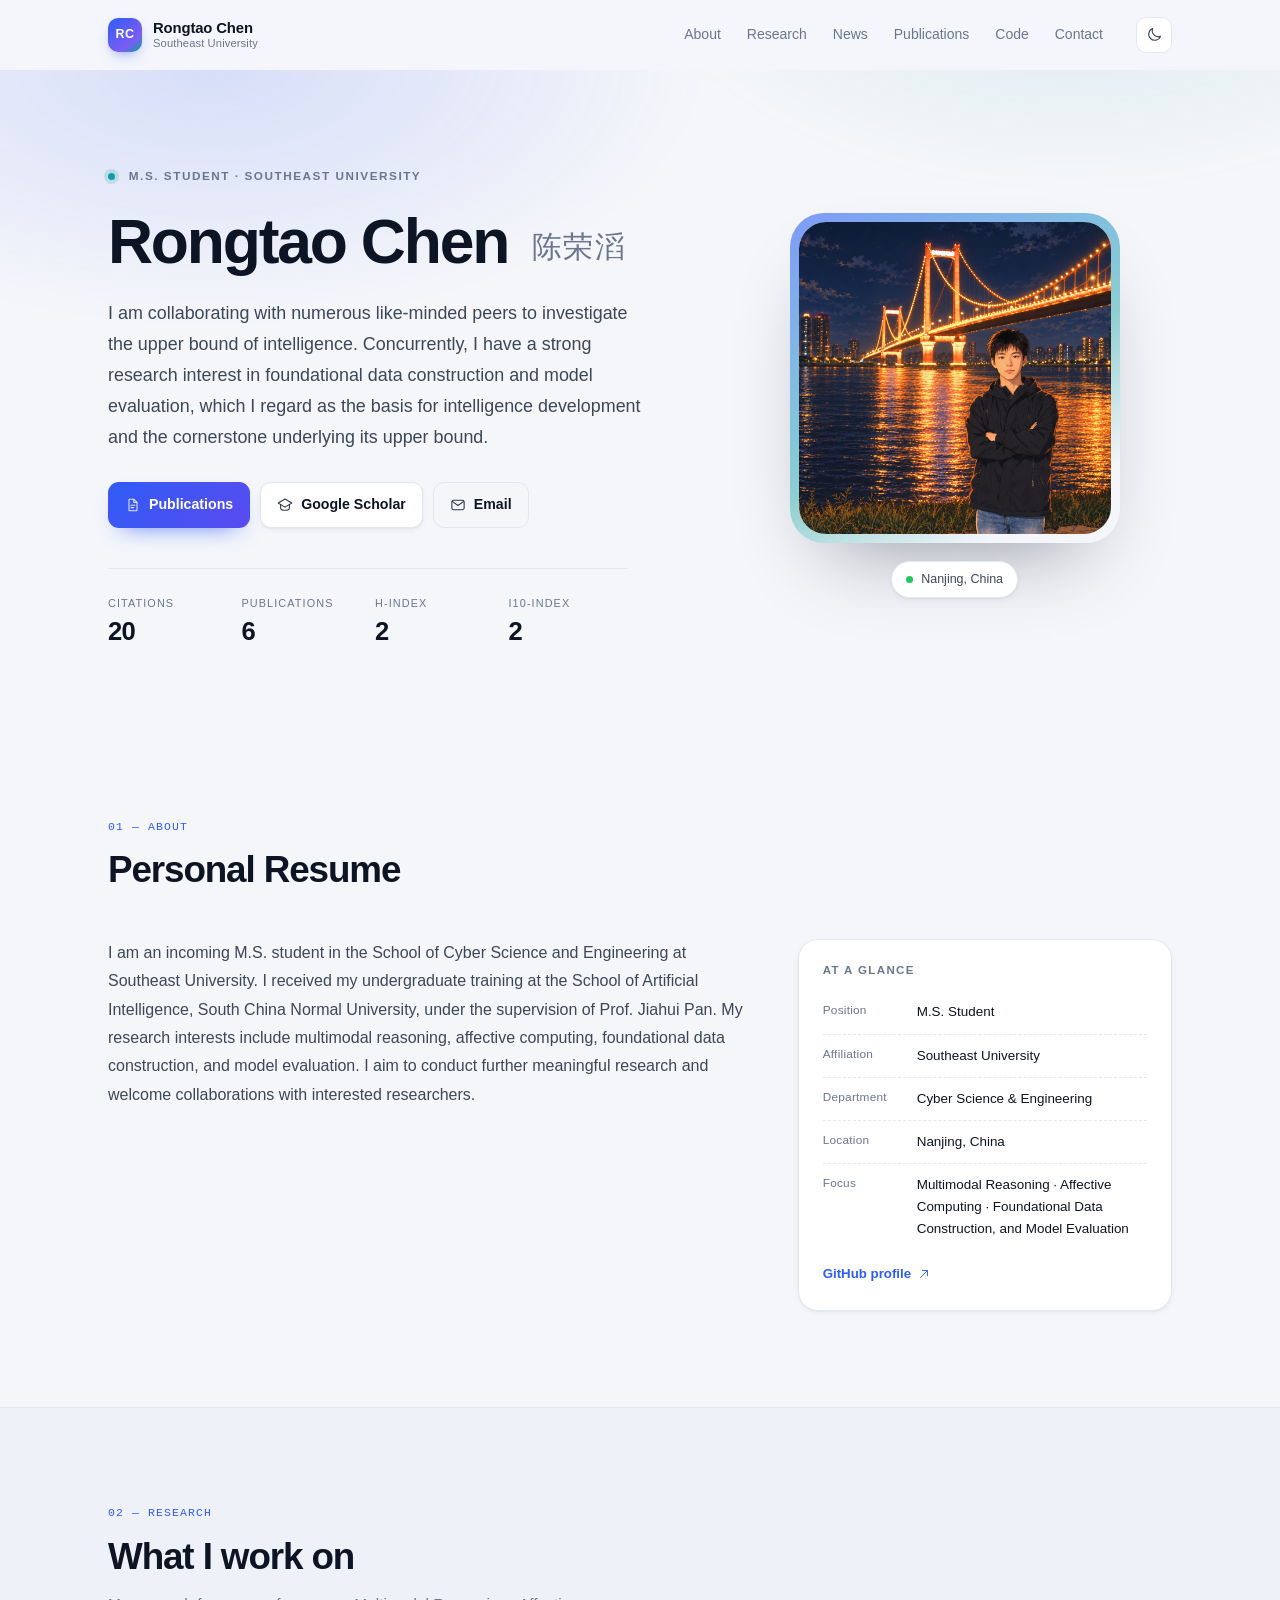
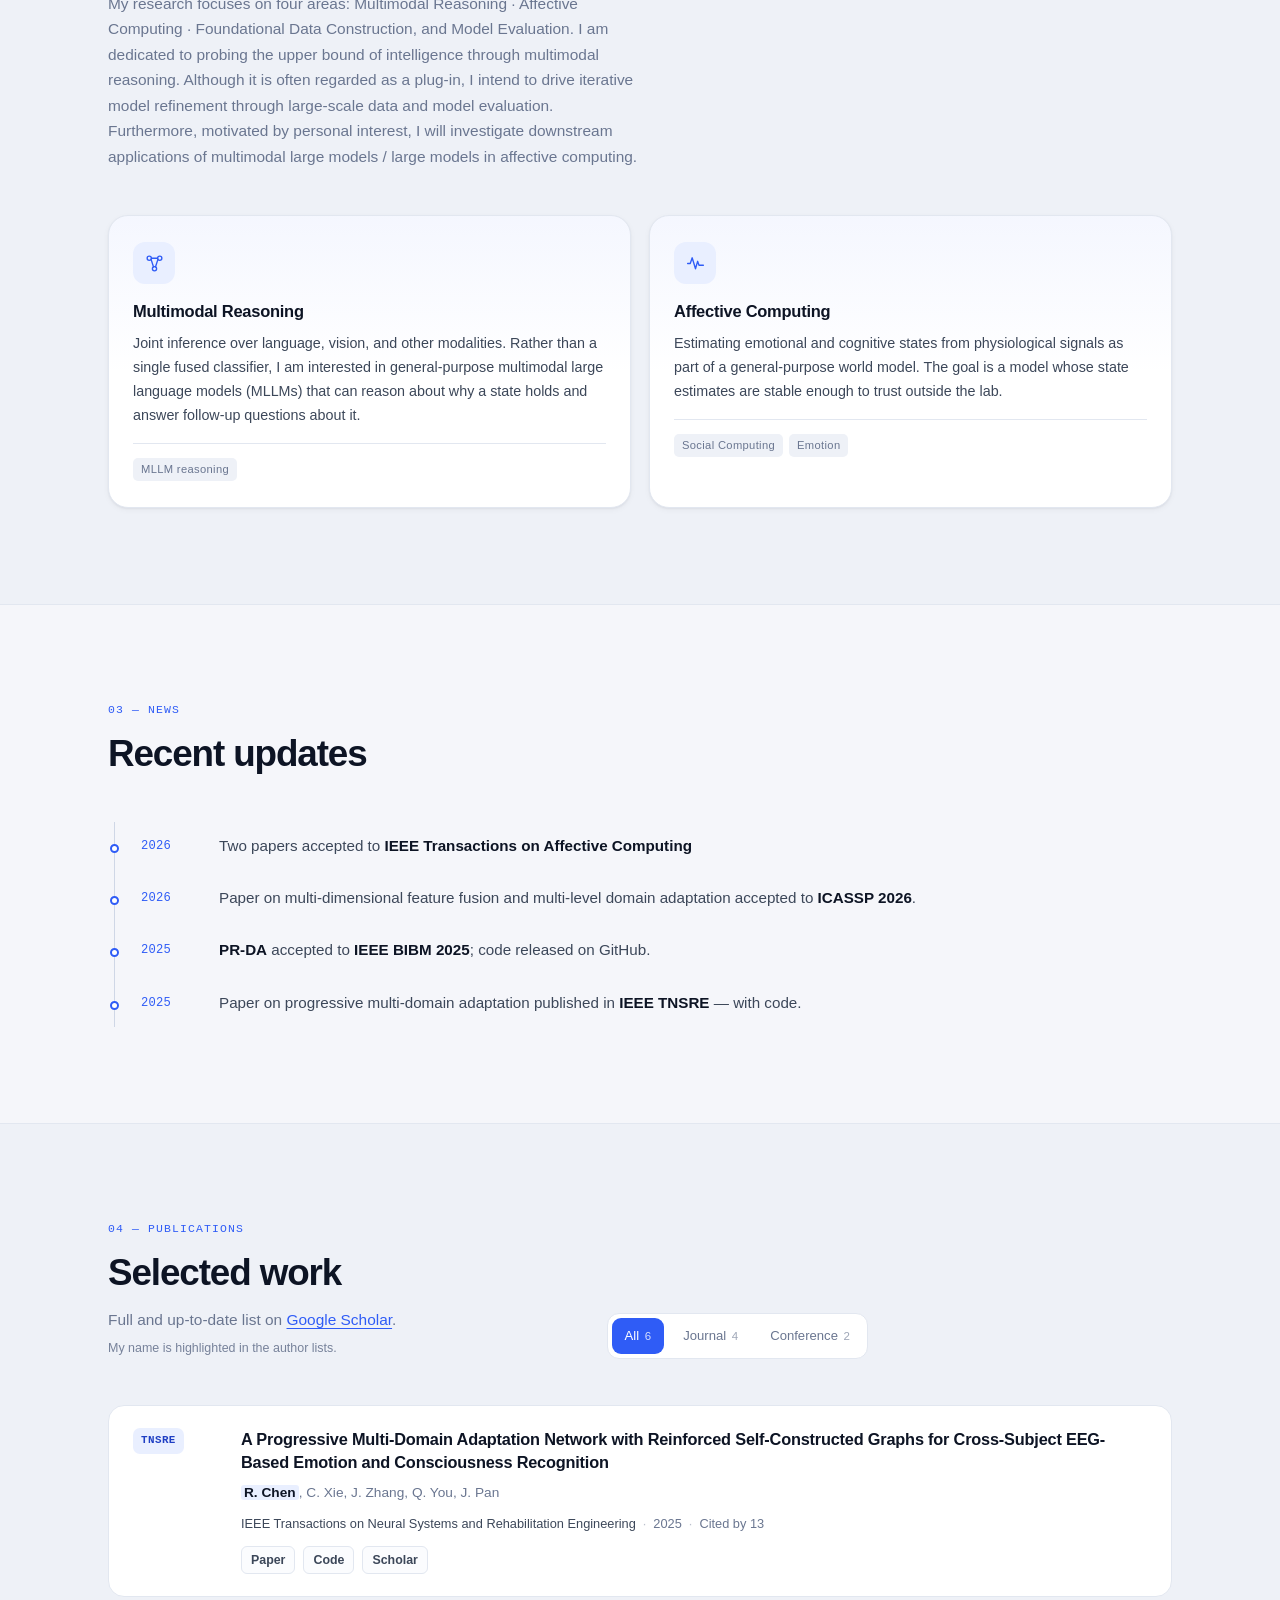
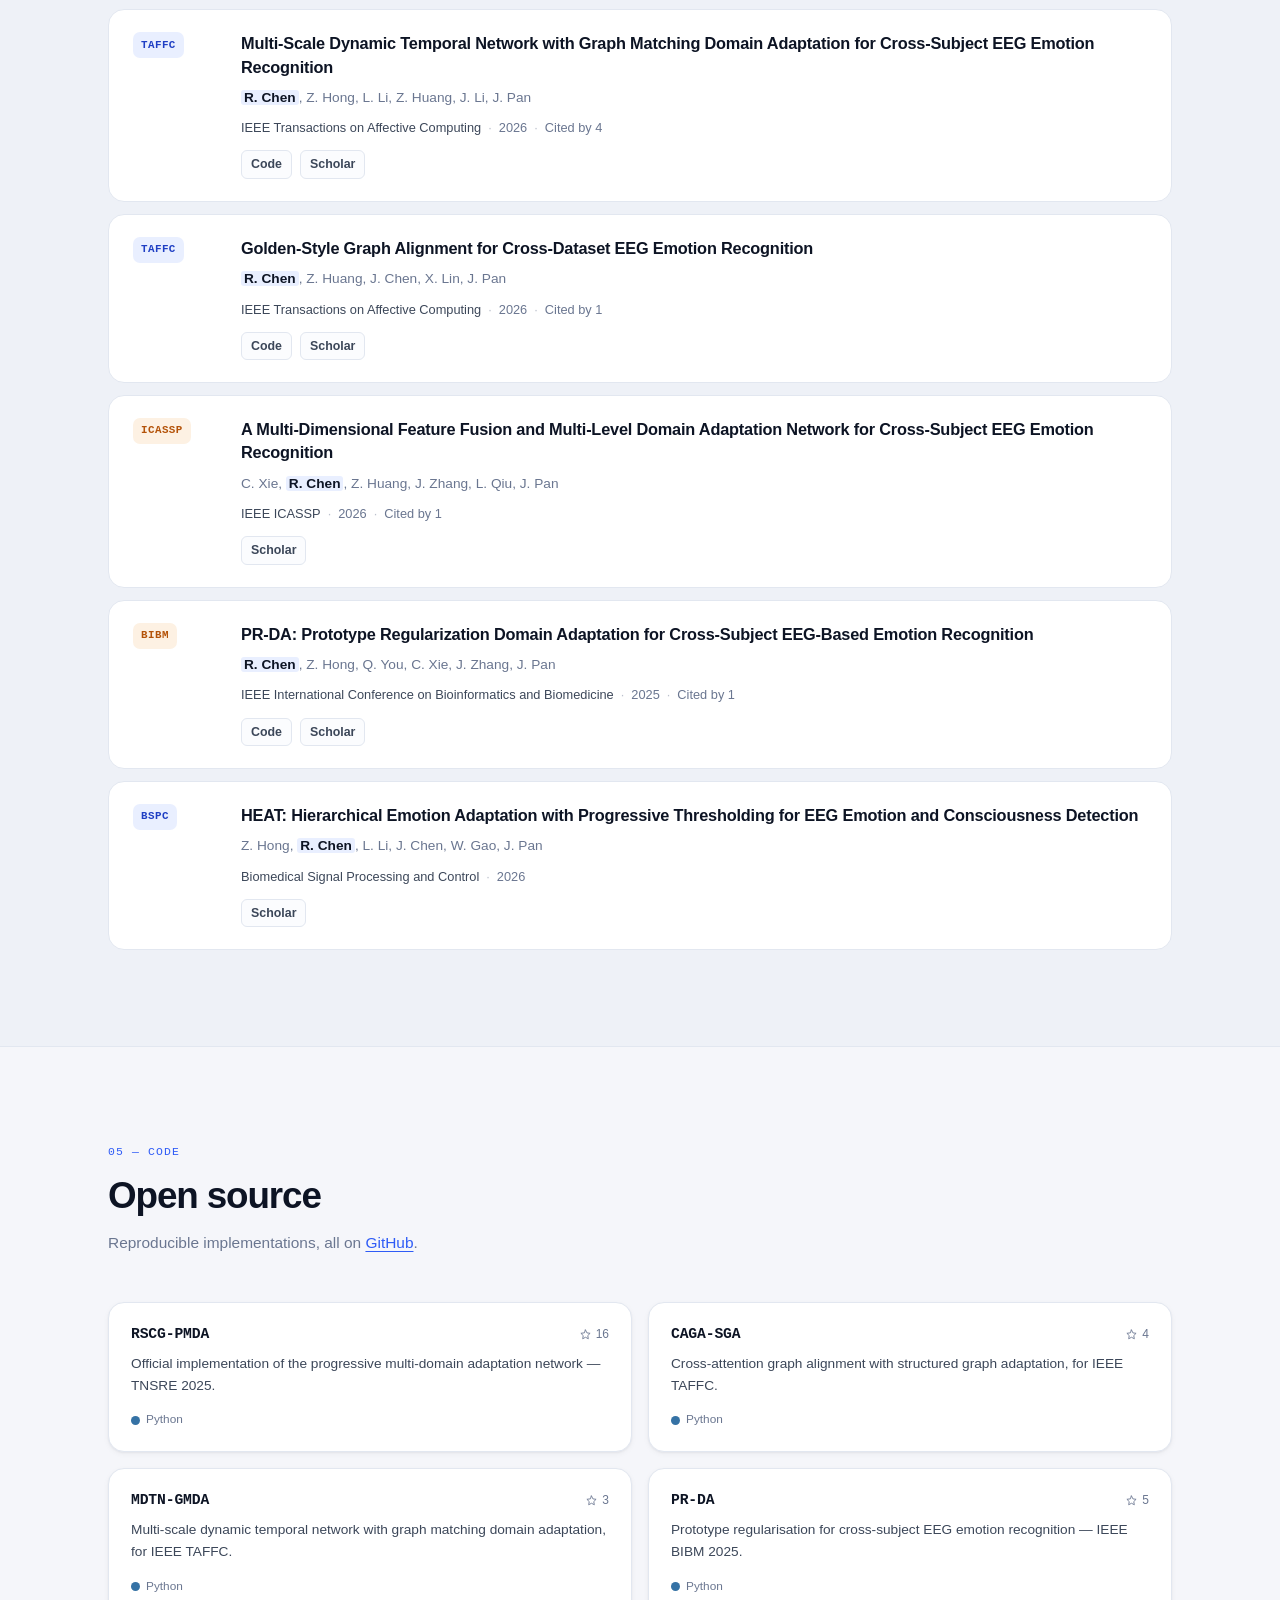
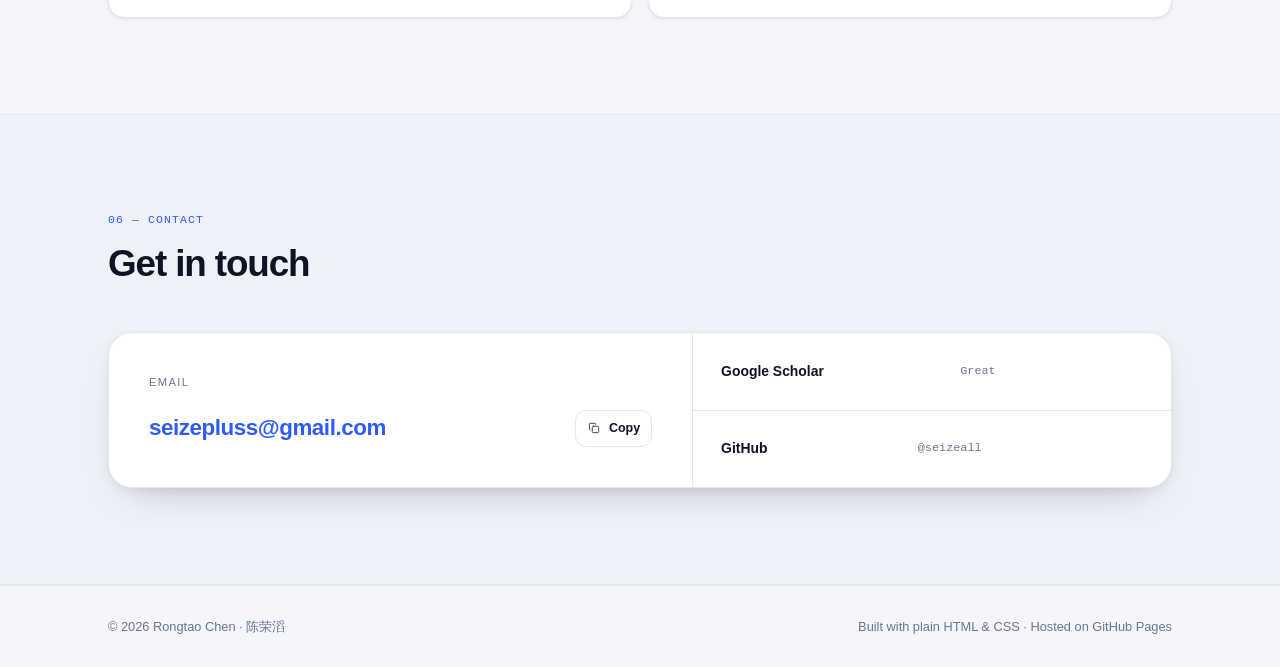
==== commit c06f4f35: "site: update content (2026-10-27 03:41)" ====
--- a/index.html
+++ b/index.html
@@ -3,24 +3,24 @@
 <head>
   <meta charset="utf-8">
   <meta name="viewport" content="width=device-width, initial-scale=1">
-  <title>Rongtao Chen · Affective Computing &amp; Multimodal Reasoning</title>
-
-  <meta name="description" content="Rongtao Chen — M.S. student at the School of Cyber Science and Engineering, Southeast University. Research on affective computing, EEG-based emotion recognition, cross-subject transfer and multimodal reasoning.">
+  <title>Explore uncharted territories</title>
+
+  <meta name="description" content="Rongtao Chen">
   <meta name="author" content="Rongtao Chen">
   <meta name="theme-color" content="#f4f6fa" media="(prefers-color-scheme: light)">
   <meta name="theme-color" content="#0a0d14" media="(prefers-color-scheme: dark)">
 
   <!-- Social preview. Change the domain in content.json after you deploy. -->
   <meta property="og:type" content="profile">
-  <meta property="og:title" content="Rongtao Chen · Affective Computing &amp; Multimodal Reasoning">
-  <meta property="og:description" content="Rongtao Chen — M.S. student at the School of Cyber Science and Engineering, Southeast University. Research on affective computing, EEG-based emotion recognition, cross-subject transfer and multimodal reasoning.">
+  <meta property="og:title" content="Explore uncharted territories">
+  <meta property="og:description" content="Rongtao Chen">
   <meta property="og:url" content="https://seizeall.github.io/">
   <meta property="og:image" content="https://seizeall.github.io/assets/img/portrait.jpg">
   <meta name="twitter:card" content="summary_large_image">
 
   <link rel="icon" href="assets/img/favicon.svg" type="image/svg+xml">
   <link rel="apple-touch-icon" href="assets/img/portrait.jpg">
-  <link rel="preload" as="image" href="assets/img/portrait.jpg?v=1793038148">
+  <link rel="preload" as="image" href="assets/img/portrait.jpg?v=1793042267">
   <link rel="stylesheet" href="assets/css/style.css">
 
   <!-- Set the theme before first paint to avoid a flash. -->
@@ -117,7 +117,7 @@
           </h1>
 
           <p class="lede">
-            I study how machines come to <strong>feel</strong> — teaching models to infer emotional and cognitive states from physiological signals, and to reason across modalities rather than fire off a single label.
+            I am collaborating with numerous like-minded peers to investigate the upper bound of intelligence. Concurrently, I have a strong research interest in foundational data construction and model evaluation, which I regard as the basis for intelligence development and the cornerstone underlying its upper bound.
           </p>
 
           <div class="hero-actions">
@@ -129,7 +129,7 @@
               <svg class="icon" viewBox="0 0 24 24" aria-hidden="true"><path d="M12 3 1.8 9.1 12 15.2l10.2-6.1L12 3Z"/><path d="M5.4 11.5v4.9c0 2 3 3.6 6.6 3.6s6.6-1.6 6.6-3.6v-4.9"/></svg>
               Google Scholar
             </a>
-            <a class="btn btn-ghost" href="mailto:rongtao.chen@seu.edu.cn">
+            <a class="btn btn-ghost" href="mailto:seizepluss@gmail.com">
               <svg class="icon" viewBox="0 0 24 24" aria-hidden="true"><rect x="2.8" y="5" width="18.4" height="14" rx="2.4"/><path d="m3.4 6.6 8.6 6.2 8.6-6.2"/></svg>
               Email
             </a>
@@ -142,7 +142,7 @@
             </div>
             <div class="stat">
               <dt>Publications</dt>
-              <dd><span class="count" data-count="8">8</span></dd>
+              <dd><span class="count" data-count="6">6</span></dd>
             </div>
             <div class="stat">
               <dt>h-index</dt>
@@ -158,7 +158,7 @@
         <div class="hero-figure">
           <div class="portrait-ring">
             <div class="portrait-card">
-              <img src="assets/img/portrait.jpg?v=1793038148" alt="Portrait of Rongtao Chen" width="512" height="512" fetchpriority="high">
+              <img src="assets/img/portrait.jpg?v=1793042267" alt="Portrait of Rongtao Chen" width="512" height="512" fetchpriority="high">
             </div>
           </div>
           <p class="portrait-chip">
@@ -176,14 +176,12 @@
       <div class="wrap">
         <header class="section-head">
           <p class="section-kicker">01 — About</p>
-          <h2 id="about-title">A little context</h2>
+          <h2 id="about-title">Personal Resume</h2>
         </header>
 
         <div class="about-grid">
           <div class="about-text">
-            <p>I am a master&#x27;s student at the <strong>School of Cyber Science and Engineering, Southeast University</strong>. My work sits between <strong>affective computing</strong> and <strong>multimodal learning</strong>: getting a model to read the emotional and cognitive state of a person from signals that were never designed to be read.</p>
-            <p>Most of my published work is on <strong>cross-subject and cross-dataset EEG emotion recognition</strong>. The hard part is not fitting one person&#x27;s brainwaves — it is making a model trained on a handful of subjects behave sensibly on someone it has never met, recorded on hardware it has never seen. I approach that with graph-based domain adaptation: align distributions across people and sessions, and let the electrode topology do some of the regularisation for you.</p>
-            <p>I am currently extending this line toward <strong>multimodal reasoning</strong>, where language, vision and physiological streams are used jointly to infer affect and intent instead of collapsing everything into one label.</p>
+            <p>I am an incoming M.S. student in the School of Cyber Science and Engineering at Southeast University. I received my undergraduate training at the School of Artificial Intelligence, South China Normal University, under the supervision of Prof. Jiahui Pan. My research interests include multimodal reasoning, affective computing, foundational data construction, and model evaluation. I aim to conduct further meaningful research and welcome collaborations with interested researchers.</p>
           </div>
 
           <aside class="glance" aria-label="At a glance">
@@ -193,7 +191,7 @@
               <div><dt>Affiliation</dt><dd>Southeast University</dd></div>
               <div><dt>Department</dt><dd>Cyber Science &amp; Engineering</dd></div>
               <div><dt>Location</dt><dd>Nanjing, China</dd></div>
-              <div><dt>Focus</dt><dd>Affective computing · Multimodal reasoning</dd></div>
+              <div><dt>Focus</dt><dd>Multimodal Reasoning · Affective Computing · Foundational Data Construction, and Model Evaluation</dd></div>
             </dl>
             <a class="glance-link" href="https://github.com/seizeall" target="_blank" rel="noopener">
               GitHub profile
@@ -211,7 +209,7 @@
           <p class="section-kicker">02 — Research</p>
           <h2 id="research-title">What I work on</h2>
           <p class="section-sub">
-            Two directions I keep coming back to — reading affect from signals that were never designed to be read, and reasoning across modalities about why a state holds.
+            My research focuses on four areas: Multimodal Reasoning · Affective Computing · Foundational Data Construction, and Model Evaluation. I am dedicated to probing the upper bound of intelligence through multimodal reasoning. Although it is often regarded as a plug-in, I intend to drive iterative model refinement through large-scale data and model evaluation. Furthermore, motivated by personal interest, I will investigate downstream applications of multimodal large models / large models in affective computing.
           </p>
         </header>
 
@@ -222,9 +220,9 @@
             </span>
             <h3>Multimodal Reasoning</h3>
             <p>
-              Joint inference over language, vision and physiology. Rather than a single fused classifier, I am interested in models that reason about <em>why</em> a state holds and can be asked follow-up questions about it.
+              Joint inference over language, vision, and other modalities. Rather than a single fused classifier, I am interested in general-purpose multimodal large language models (MLLMs) that can reason about why a state holds and answer follow-up questions about it.
             </p>
-            <ul class="card-tags"><li>LLM reasoning</li><li>Fusion</li><li>Interpretability</li></ul>
+            <ul class="card-tags"><li>MLLM reasoning</li></ul>
           </article>
 
           <article class="card feature" data-reveal>
@@ -233,9 +231,9 @@
             </span>
             <h3>Affective Computing</h3>
             <p>
-              Estimating emotional and cognitive states from physiological signals — EEG first, with peripheral signals as a complement. The goal is a reading that is stable enough to trust outside the lab.
+              Estimating emotional and cognitive states from physiological signals as part of a general-purpose world model. The goal is a model whose state estimates are stable enough to trust outside the lab.
             </p>
-            <ul class="card-tags"><li>EEG</li><li>Emotion</li><li>Consciousness</li></ul>
+            <ul class="card-tags"><li>Social Computing</li><li>Emotion</li></ul>
           </article>
         </div>
       </div>
@@ -253,13 +251,7 @@
           <li data-reveal>
             <span class="when">2026</span>
             <div class="what">
-              <p>Two papers accepted to <strong>IEEE Transactions on Affective Computing</strong> — on multi-scale temporal modelling and cross-dataset graph alignment.</p>
-            </div>
-          </li>
-          <li data-reveal>
-            <span class="when">2026</span>
-            <div class="what">
-              <p><em>MLDA-STG</em> and <em>EmoVAE</em> appear at the <strong>Annual Meeting of the Cognitive Science Society</strong>.</p>
+              <p>Two papers accepted to <strong>IEEE Transactions on Affective Computing</strong> </p>
             </div>
           </li>
           <li data-reveal>
@@ -295,9 +287,9 @@
               <p class="section-sub">Full and up-to-date list on <a href="https://scholar.google.com/citations?user=KTdaZuUAAAAJ" target="_blank" rel="noopener">Google Scholar</a>.<span class="self-note">My name is highlighted in the author lists.</span></p>
             </div>
             <div class="chips" id="pubFilter" role="group" aria-label="Filter publications by type">
-              <button class="chip is-active" type="button" data-filter="all" aria-pressed="true">All <span>8</span></button>
+              <button class="chip is-active" type="button" data-filter="all" aria-pressed="true">All <span>6</span></button>
               <button class="chip" type="button" data-filter="journal" aria-pressed="false">Journal <span>4</span></button>
-              <button class="chip" type="button" data-filter="conference" aria-pressed="false">Conference <span>4</span></button>
+              <button class="chip" type="button" data-filter="conference" aria-pressed="false">Conference <span>2</span></button>
             </div>
           </div>
         </header>
@@ -309,7 +301,7 @@
               <h3 class="pub-title">
                 <a href="https://ieeexplore.ieee.org/document/11142795" target="_blank" rel="noopener">A Progressive Multi-Domain Adaptation Network with Reinforced Self-Constructed Graphs for Cross-Subject EEG-Based Emotion and Consciousness Recognition</a>
               </h3>
-              <p class="pub-authors">R. <strong>Chen</strong>, C. Xie, J. Zhang, Q. You, J. Pan</p>
+              <p class="pub-authors"><strong>R. Chen</strong>, C. Xie, J. Zhang, Q. You, J. Pan</p>
               <p class="pub-meta"><span class="venue">IEEE Transactions on Neural Systems and Rehabilitation Engineering</span>
                 <span class="sep">·</span><span class="year">2025</span>
                 <span class="sep">·</span><span class="cited">Cited by 13</span></p>
@@ -323,7 +315,7 @@
               <h3 class="pub-title">
                 Multi-Scale Dynamic Temporal Network with Graph Matching Domain Adaptation for Cross-Subject EEG Emotion Recognition
               </h3>
-              <p class="pub-authors">R. <strong>Chen</strong>, Z. Hong, L. Li, Z. Huang, J. Li, J. Pan</p>
+              <p class="pub-authors"><strong>R. Chen</strong>, Z. Hong, L. Li, Z. Huang, J. Li, J. Pan</p>
               <p class="pub-meta"><span class="venue">IEEE Transactions on Affective Computing</span>
                 <span class="sep">·</span><span class="year">2026</span>
                 <span class="sep">·</span><span class="cited">Cited by 4</span></p>
@@ -337,7 +329,7 @@
               <h3 class="pub-title">
                 Golden-Style Graph Alignment for Cross-Dataset EEG Emotion Recognition
               </h3>
-              <p class="pub-authors">R. <strong>Chen</strong>, Z. Huang, J. Chen, X. Lin, J. Pan</p>
+              <p class="pub-authors"><strong>R. Chen</strong>, Z. Huang, J. Chen, X. Lin, J. Pan</p>
               <p class="pub-meta"><span class="venue">IEEE Transactions on Affective Computing</span>
                 <span class="sep">·</span><span class="year">2026</span>
                 <span class="sep">·</span><span class="cited">Cited by 1</span></p>
@@ -351,7 +343,7 @@
               <h3 class="pub-title">
                 A Multi-Dimensional Feature Fusion and Multi-Level Domain Adaptation Network for Cross-Subject EEG Emotion Recognition
               </h3>
-              <p class="pub-authors">C. Xie, R. <strong>Chen</strong>, Z. Huang, J. Zhang, L. Qiu, J. Pan</p>
+              <p class="pub-authors">C. Xie, <strong>R. Chen</strong>, Z. Huang, J. Zhang, L. Qiu, J. Pan</p>
               <p class="pub-meta"><span class="venue">IEEE ICASSP</span>
                 <span class="sep">·</span><span class="year">2026</span>
                 <span class="sep">·</span><span class="cited">Cited by 1</span></p>
@@ -365,7 +357,7 @@
               <h3 class="pub-title">
                 PR-DA: Prototype Regularization Domain Adaptation for Cross-Subject EEG-Based Emotion Recognition
               </h3>
-              <p class="pub-authors">R. <strong>Chen</strong>, Z. Hong, Q. You, C. Xie, J. Zhang, J. Pan</p>
+              <p class="pub-authors"><strong>R. Chen</strong>, Z. Hong, Q. You, C. Xie, J. Zhang, J. Pan</p>
               <p class="pub-meta"><span class="venue">IEEE International Conference on Bioinformatics and Biomedicine</span>
                 <span class="sep">·</span><span class="year">2025</span>
                 <span class="sep">·</span><span class="cited">Cited by 1</span></p>
@@ -379,36 +371,10 @@
               <h3 class="pub-title">
                 HEAT: Hierarchical Emotion Adaptation with Progressive Thresholding for EEG Emotion and Consciousness Detection
               </h3>
-              <p class="pub-authors">Z. Hong, R. <strong>Chen</strong>, L. Li, J. Chen, W. Gao, J. Pan</p>
+              <p class="pub-authors">Z. Hong, <strong>R. Chen</strong>, L. Li, J. Chen, W. Gao, J. Pan</p>
               <p class="pub-meta"><span class="venue">Biomedical Signal Processing and Control</span>
                 <span class="sep">·</span><span class="year">2026</span></p>
               <div class="pub-links"><a href="https://scholar.google.com/citations?view_op=view_citation&amp;hl=en&amp;user=KTdaZuUAAAAJ&amp;citation_for_view=KTdaZuUAAAAJ:9yKSN-GCB0IC" target="_blank" rel="noopener">Scholar</a></div>
-            </div>
-          </li>
-
-          <li class="pub" data-type="conference" data-reveal>
-            <div class="pub-badge" data-kind="conference">CogSci</div>
-            <div class="pub-body">
-              <h3 class="pub-title">
-                MLDA-STG: A Multi-Level Domain Adaptation Spatio-Temporal Graph Network for Cross-Subject EEG Fatigue Detection
-              </h3>
-              <p class="pub-authors">J. Zhang, R. <strong>Chen</strong>, Z. Huang, C. Xie, J. Pan, L. Qiu</p>
-              <p class="pub-meta"><span class="venue">Annual Meeting of the Cognitive Science Society</span>
-                <span class="sep">·</span><span class="year">2026</span></p>
-              <div class="pub-links"><a href="https://scholar.google.com/citations?view_op=view_citation&amp;hl=en&amp;user=KTdaZuUAAAAJ&amp;citation_for_view=KTdaZuUAAAAJ:roLk4NBRz8UC" target="_blank" rel="noopener">Scholar</a></div>
-            </div>
-          </li>
-
-          <li class="pub" data-type="conference" data-reveal>
-            <div class="pub-badge" data-kind="conference">CogSci</div>
-            <div class="pub-body">
-              <h3 class="pub-title">
-                EmoVAE: Bridging Affective Neural Dynamics for Cross-Dataset Emotion Recognition
-              </h3>
-              <p class="pub-authors">Z. Huang, R. <strong>Chen</strong>, X. Lin, J. Chen, J. Pan</p>
-              <p class="pub-meta"><span class="venue">Annual Meeting of the Cognitive Science Society</span>
-                <span class="sep">·</span><span class="year">2026</span></p>
-              <div class="pub-links"><a href="https://scholar.google.com/citations?view_op=view_citation&amp;hl=en&amp;user=KTdaZuUAAAAJ&amp;citation_for_view=KTdaZuUAAAAJ:UeHWp8X0CEIC" target="_blank" rel="noopener">Scholar</a></div>
             </div>
           </li>
         </ol>
@@ -431,7 +397,7 @@
         <div class="repo-grid">
           <a class="repo" href="https://github.com/seizeall/mycode" target="_blank" rel="noopener" data-reveal>
             <div class="repo-top">
-              <h3>mycode</h3>
+              <h3>RSCG-PMDA</h3>
               <span class="stars"><svg class="icon" viewBox="0 0 24 24" aria-hidden="true"><path d="m12 3.6 2.6 5.4 5.9.8-4.3 4.2 1 5.9-5.2-2.8-5.2 2.8 1-5.9L3.5 9.8l5.9-.8Z"/></svg>16</span>
             </div>
             <p>Official implementation of the progressive multi-domain adaptation network — TNSRE 2025.</p>
@@ -475,15 +441,15 @@
           <p class="section-kicker">06 — Contact</p>
           <h2 id="contact-title">Get in touch</h2>
           <p class="section-sub">
-            Happy to talk about EEG, affective computing, or a collaboration — email is the most reliable way to reach me.
+            
           </p>
         </header>
 
         <div class="contact-card" data-reveal>
           <div class="contact-main">
             <span class="contact-label">Email</span>
-            <a class="contact-mail" id="mailLink" href="mailto:rongtao.chen@seu.edu.cn">rongtao.chen@seu.edu.cn</a>
-            <button class="btn btn-ghost copy-btn" id="copyEmail" type="button" data-email="rongtao.chen@seu.edu.cn">
+            <a class="contact-mail" id="mailLink" href="mailto:seizepluss@gmail.com">seizepluss@gmail.com</a>
+            <button class="btn btn-ghost copy-btn" id="copyEmail" type="button" data-email="seizepluss@gmail.com">
               <svg class="icon" viewBox="0 0 24 24" aria-hidden="true"><rect x="9" y="9" width="11" height="11" rx="2"/><path d="M15 5.5A1.5 1.5 0 0 0 13.5 4H5.5A1.5 1.5 0 0 0 4 5.5v8A1.5 1.5 0 0 0 5.5 15"/></svg>
               <span class="copy-label">Copy</span>
             </button>
@@ -492,15 +458,11 @@
           <div class="contact-links">
             <a href="https://scholar.google.com/citations?user=KTdaZuUAAAAJ" target="_blank" rel="noopener">
               <span class="cl-name">Google Scholar</span>
-              <span class="cl-handle">KTdaZuUAAAAJ</span>
+              <span class="cl-handle">Great</span>
             </a>
             <a href="https://github.com/seizeall" target="_blank" rel="noopener">
               <span class="cl-name">GitHub</span>
               <span class="cl-handle">@seizeall</span>
-            </a>
-            <a href="https://cyber.seu.edu.cn/" target="_blank" rel="noopener">
-              <span class="cl-name">School of Cyber Science &amp; Engineering</span>
-              <span class="cl-handle">Southeast University</span>
             </a>
           </div>
         </div>
